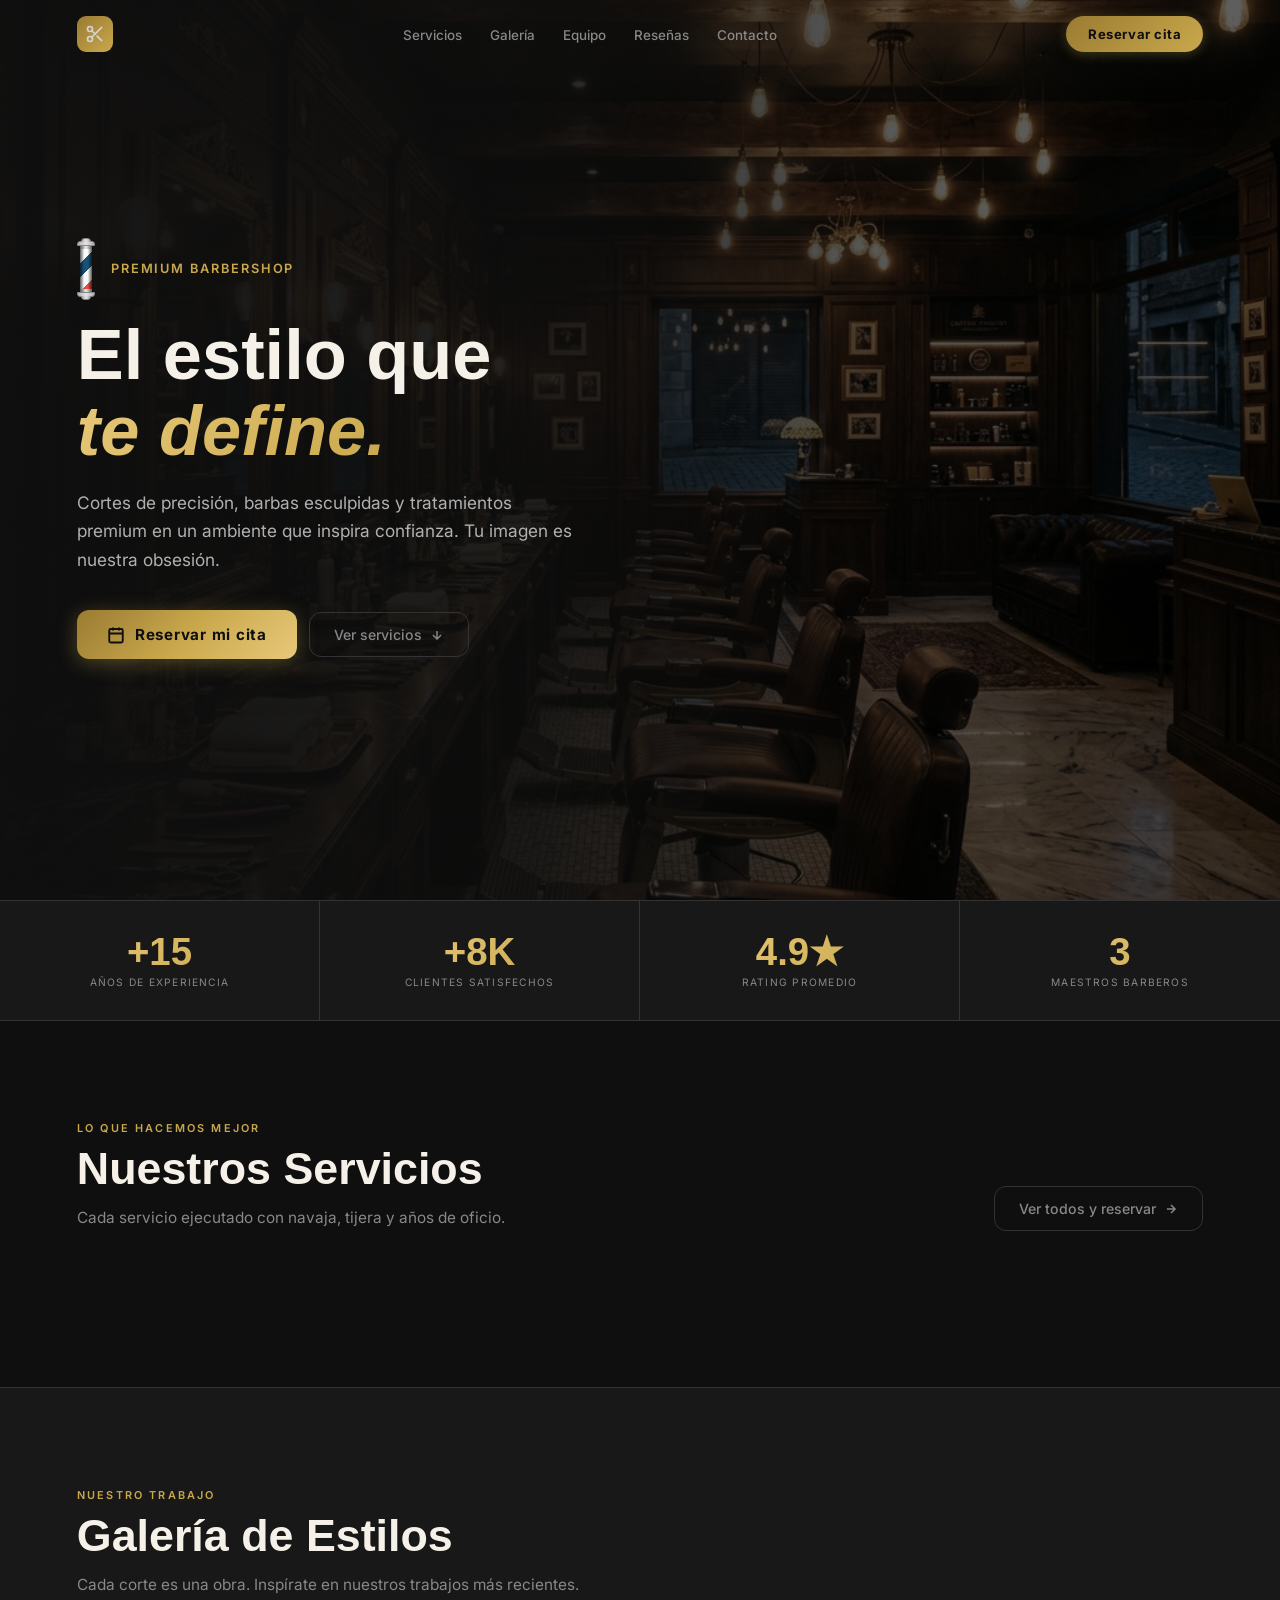
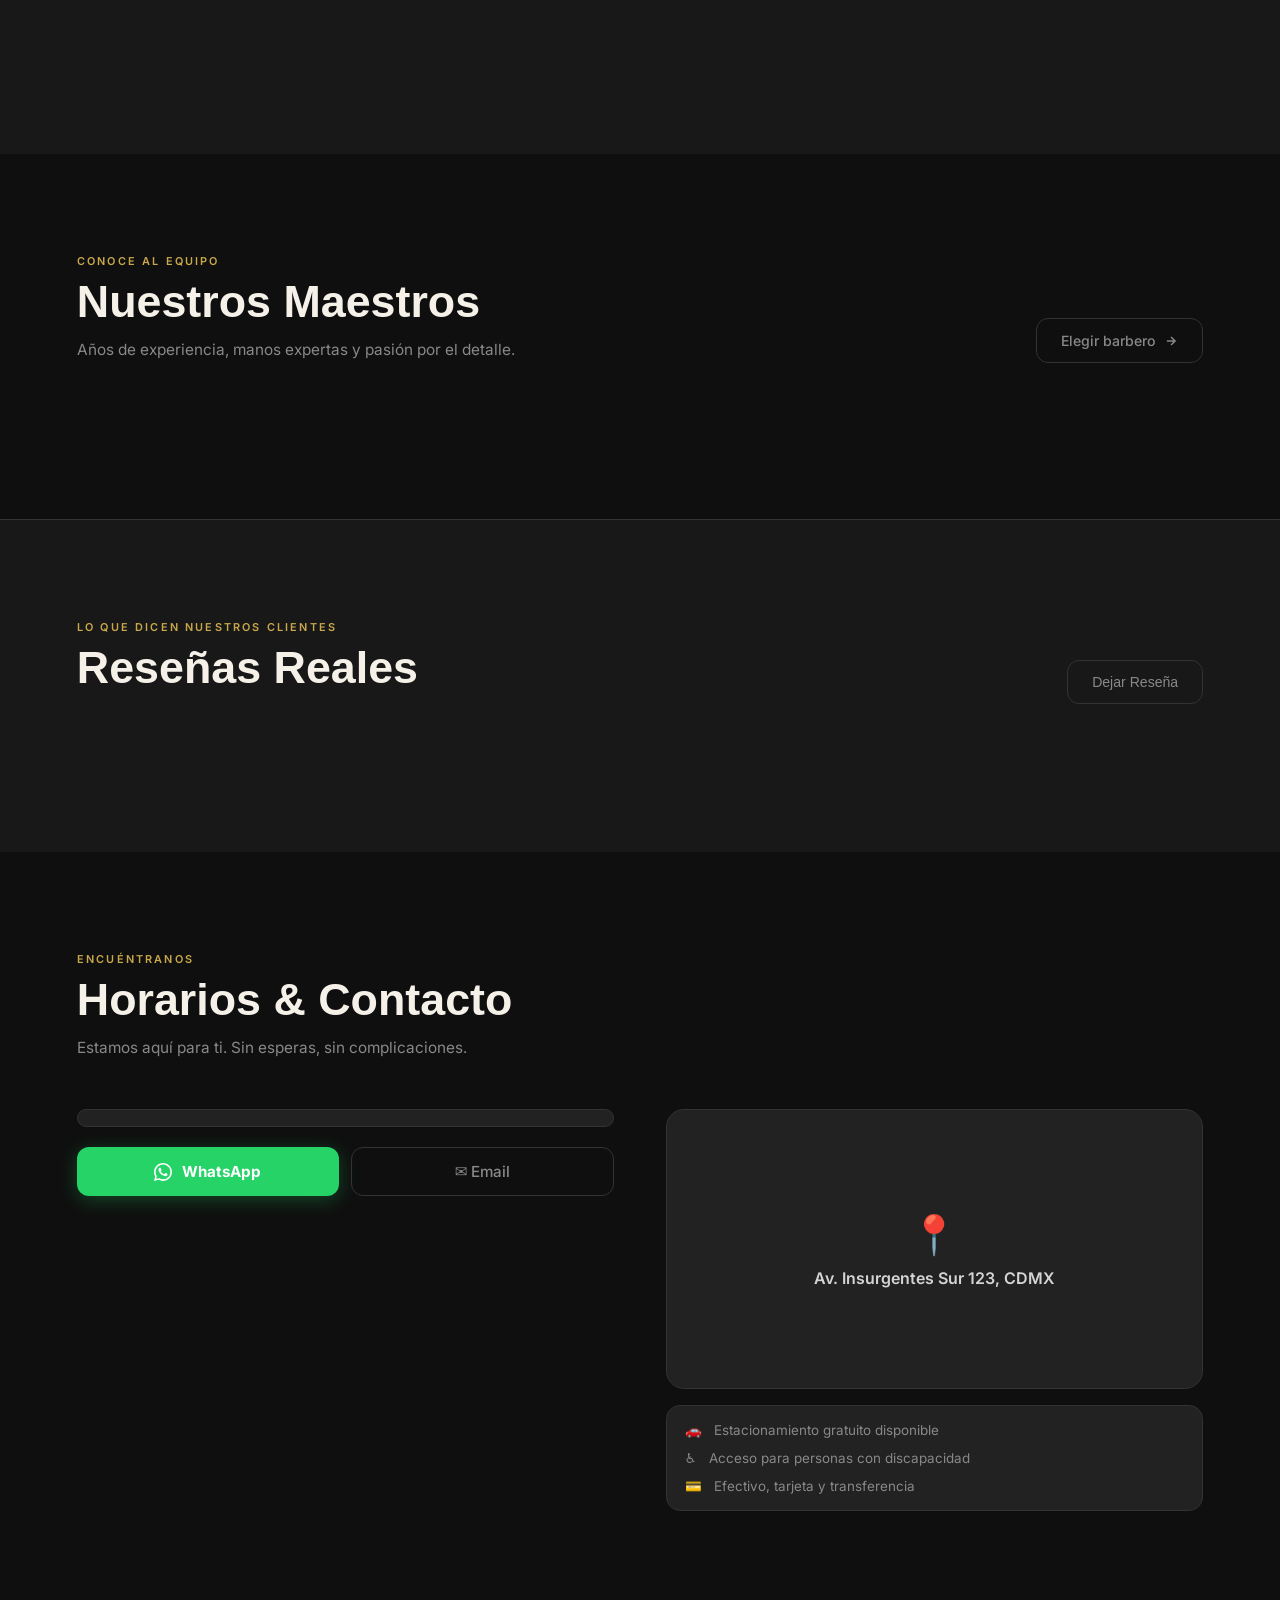
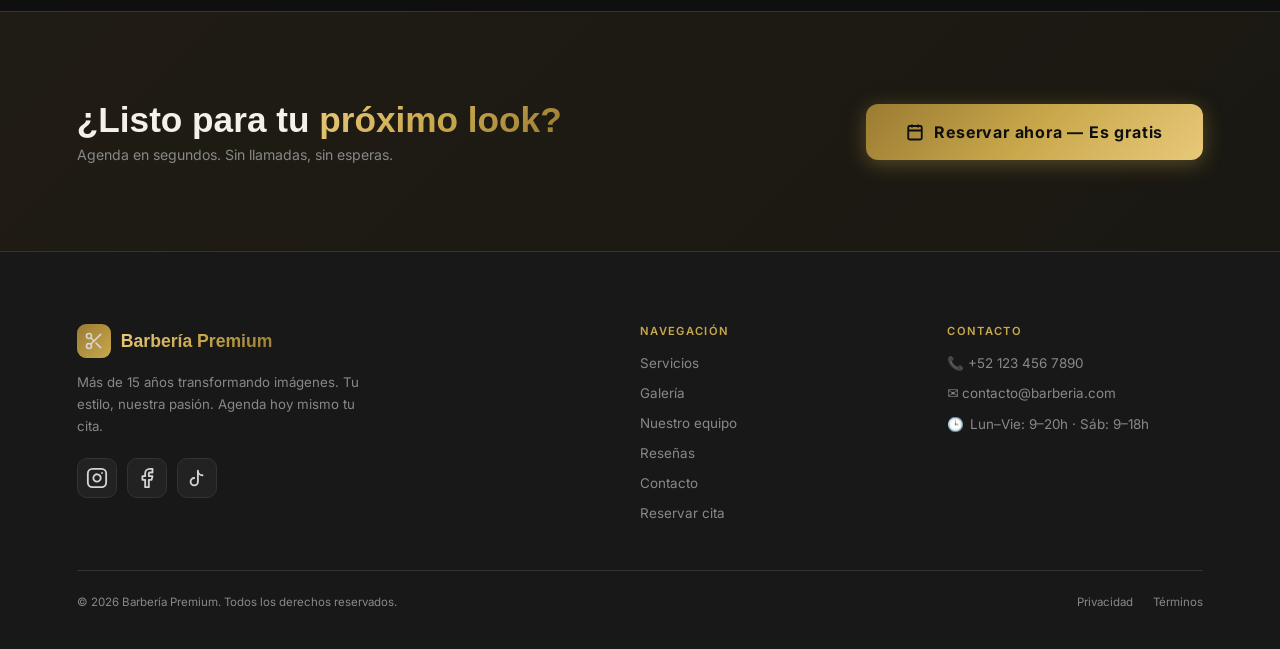
==== index.html @ cf99994a "Add files via upload" ====
<!DOCTYPE html>
<html lang="es">
<head>
  <meta charset="UTF-8" />
  <meta name="viewport" content="width=device-width, initial-scale=1.0, viewport-fit=cover" />
  <meta name="theme-color" content="#0F0F0F" />
  <meta name="description" content="Barbería Premium — Cortes clásicos, fades, barba y tratamientos capilares. Reserva tu cita hoy." />
  <title>Barbería Premium — Estilo que habla por ti</title>

  <!-- Google Fonts — NO Tailwind, CSS propio aquí abajo -->
  <link rel="preconnect" href="https://fonts.googleapis.com" />
  <link rel="preconnect" href="https://fonts.gstatic.com" crossorigin />
  <link href="https://fonts.googleapis.com/css2?family=Playfair+Display:ital,wght@0,400;0,600;0,700;1,400&family=Inter:wght@300;400;500;600;700&display=swap" rel="stylesheet" />

  <style>
    /* ═══════════════════════════════════════════════════
       DESIGN TOKENS
    ═══════════════════════════════════════════════════ */
    :root {
      --gold:       #C9A84C;
      --gold-l:     #E8C97A;
      --gold-d:     #9A7B32;
      --bg:         #0F0F0F;
      --s1:         #181818;
      --s2:         #222222;
      --s3:         #2A2A2A;
      --border:     #333333;
      --muted:      #888888;
      --base:       #D4D4D4;
      --bright:     #F5F0E8;
      --green:      #27AE60;
      --red:        #E74C3C;
      --serif: Arial, Helvetica, sans-serif;
      --sans:  'Inter', system-ui, sans-serif;
      --ease: all 0.25s cubic-bezier(.4,0,.2,1);
      --r: 16px;

      /* ── CLAVE: padding que escala con la pantalla ──
         móvil 20px | tablet 40px | desktop ~6% del ancho */
      --gutter: clamp(20px, 6vw, 100px);
    }

    /* ═══════════════════════════════════════════════════
       RESET
    ═══════════════════════════════════════════════════ */
    *, *::before, *::after { box-sizing: border-box; margin: 0; padding: 0; -webkit-tap-highlight-color: transparent; }
    button:active, .btn:active, .svc-card:active, .team-card:active { transform: scale(0.96) !important; transition: transform 0.1s !important; }
    html  { scroll-behavior: smooth; }
    body  {
      font-family: var(--sans);
      background: var(--bg);
      color: var(--base);
      -webkit-font-smoothing: antialiased;
      overflow-x: hidden;
    }
    img { display: block; max-width: 100%; }
    a   { color: inherit; }
    ::-webkit-scrollbar { width: 5px; }
    ::-webkit-scrollbar-track { background: var(--s1); }
    ::-webkit-scrollbar-thumb { background: var(--gold-d); border-radius: 4px; }

    /* ═══════════════════════════════════════════════════
       NOISE TEXTURE (sutil)
    ═══════════════════════════════════════════════════ */
    body::before {
      content: '';
      position: fixed; inset: 0;
      background-image: url("data:image/svg+xml,%3Csvg viewBox='0 0 200 200' xmlns='http://www.w3.org/2000/svg'%3E%3Cfilter id='n'%3E%3CfeTurbulence type='fractalNoise' baseFrequency='.9' numOctaves='4' stitchTiles='stitch'/%3E%3C/filter%3E%3Crect width='100%25' height='100%25' filter='url(%23n)' opacity='.03'/%3E%3C/svg%3E");
      pointer-events: none; z-index: 0; opacity: 0.4;
    }

    /* ═══════════════════════════════════════════════════
       TYPOGRAPHY HELPERS
    ═══════════════════════════════════════════════════ */
    .serif { font-family: var(--serif); }
    .grad  {
      background: linear-gradient(135deg, var(--gold-l), var(--gold), var(--gold-d));
      -webkit-background-clip: text; -webkit-text-fill-color: transparent;
      background-clip: text;
    }
    .eyebrow {
      display: block;
      font-size: 0.68rem; font-weight: 600;
      color: var(--gold); letter-spacing: 0.2em;
      text-transform: uppercase; margin-bottom: 8px;
    }
    .sec-title {
      font-family: var(--serif);
      font-size: clamp(1.8rem, 3.5vw, 3rem);
      font-weight: 700; color: var(--bright);
      line-height: 1.15; margin-bottom: 10px;
    }
    .sec-sub {
      font-size: clamp(0.85rem, 1.2vw, 1rem);
      color: var(--muted); line-height: 1.7;
    }

    /* ═══════════════════════════════════════════════════
       REVEAL ANIMATION
    ═══════════════════════════════════════════════════ */
    .rv {
      opacity: 0; transform: translateY(22px);
      transition: opacity .55s ease, transform .55s ease;
    }
    .rv.in { opacity: 1; transform: translateY(0); }

    /* Animaciones de barber pole realista */
    .barber-pole {
      display: flex; flex-direction: column; align-items: center;
      width: 18px; height: 56px; flex-shrink: 0; margin-right: 4px;
    }
    .bp-cap {
      width: 100%; height: 5px; background: linear-gradient(90deg, #b0b0b0, #e4e4e4, #b0b0b0); border: 1px solid #888;
      position: relative; z-index: 2; border-radius: 2px;
    }
    .bp-cap::before {
      content: ''; position: absolute; width: 10px; height: 4px;
      background: linear-gradient(90deg, #b0b0b0, #e4e4e4, #b0b0b0); border: 1px solid #888; left: 50%; transform: translateX(-50%);
    }
    .bp-top { border-radius: 3px 3px 0 0; }
    .bp-top::before { top: -4px; border-radius: 4px 4px 0 0; border-bottom: none; }
    .bp-bottom { border-radius: 0 0 3px 3px; }
    .bp-bottom::before { bottom: -4px; border-radius: 0 0 4px 4px; border-top: none; }
    .bp-silver {
      width: 14px; height: 3px; background: linear-gradient(90deg, #555, #eee, #555);
      border-left: 1px solid #111; border-right: 1px solid #111; z-index: 2;
    }
    .bp-cylinder {
      width: 14px; flex: 1; position: relative; overflow: hidden;
      border-left: 1px solid #111; border-right: 1px solid #111; z-index: 1;
    }
    @keyframes bp-spin { from { background-position: 0 56.568px; } to { background-position: 0 0; } }
    .bp-stripes {
      position: absolute; inset: 0;
      background-image: linear-gradient(
        -45deg,
        #E74C3C 0%, #E74C3C 12.5%,
        #F8F9F9 12.5%, #F8F9F9 25%,
        #1A5276 25%, #1A5276 37.5%,
        #F8F9F9 37.5%, #F8F9F9 50%,
        #E74C3C 50%, #E74C3C 62.5%,
        #F8F9F9 62.5%, #F8F9F9 75%,
        #1A5276 75%, #1A5276 87.5%,
        #F8F9F9 87.5%, #F8F9F9 100%
      );
      background-size: 56.568px 56.568px;
      animation: bp-spin 1s linear infinite;
    }
    .bp-shadow {
      position: absolute; inset: 0;
      background: linear-gradient(90deg, rgba(0,0,0,0.65) 0%, transparent 35%, transparent 65%, rgba(0,0,0,0.65) 100%);
    }
    @keyframes pdot { 0%,100% { opacity:1; } 50% { opacity:.35; } }
    .dot {
      width: 7px; height: 7px; border-radius: 50%;
      background: var(--green); display: inline-block;
      animation: pdot 2s infinite;
    }

    /* ═══════════════════════════════════════════════════
       BOTONES
    ═══════════════════════════════════════════════════ */
    .btn-gold {
      display: inline-flex; align-items: center; justify-content: center;
      gap: 10px; padding: 15px 30px;
      background: linear-gradient(135deg, var(--gold-d), var(--gold), var(--gold-l));
      color: #0F0F0F; font-family: var(--sans); font-weight: 700;
      font-size: 0.95rem; letter-spacing: .05em;
      border: none; border-radius: 12px; cursor: pointer;
      text-decoration: none; white-space: nowrap;
      position: relative; overflow: hidden;
      box-shadow: 0 4px 20px rgba(201,168,76,.35);
      transition: var(--ease);
    }
    .btn-gold::after {
      content: ''; position: absolute; top:0; left:-100%;
      width:60%; height:100%;
      background: linear-gradient(90deg, transparent, rgba(255,255,255,.22), transparent);
      transition: left .5s ease;
    }
    .btn-gold:hover::after { left: 150%; }
    .btn-gold:hover { transform: translateY(-2px); box-shadow: 0 8px 28px rgba(201,168,76,.45); }

    .btn-outline {
      display: inline-flex; align-items: center; justify-content: center;
      gap: 8px; padding: 13px 24px;
      background: transparent; color: var(--muted);
      font-size: .88rem; font-weight: 500; white-space: nowrap;
      border: 1.5px solid var(--border); border-radius: 12px;
      cursor: pointer; text-decoration: none; transition: var(--ease);
    }
    .btn-outline:hover { border-color: var(--gold-d); color: var(--gold); transform: translateY(-1px); }

    .btn-wa {
      display: flex; align-items: center; justify-content: center;
      gap: 10px; width: 100%; padding: 15px 24px;
      background: #25D366; color: #fff; font-weight: 700;
      font-size: .95rem; border: none; border-radius: 12px;
      cursor: pointer; text-decoration: none; transition: var(--ease);
      box-shadow: 0 4px 20px rgba(37,211,102,.28);
    }
    .btn-wa:hover { background: #1ebe5d; transform: translateY(-2px); }

    /* ═══════════════════════════════════════════════════
       NAV — STICKY FLOTANTE
       Usa var(--gutter) para que coincida con el resto del contenido
    ═══════════════════════════════════════════════════ */
    #nav {
      position: fixed; top:0; left:0; right:0; z-index:100;
      padding: 16px var(--gutter);
      display: flex; align-items: center; justify-content: space-between;
      gap: 24px;
      border-bottom: 1px solid transparent;
      transition: background .4s, padding .3s, border-color .4s;
    }
    #nav.stuck {
      background: rgba(15,15,15,.95);
      backdrop-filter: blur(20px); -webkit-backdrop-filter: blur(20px);
      padding-top: 12px; padding-bottom: 12px;
      border-color: var(--border);
    }
    .nav-logo { display:flex; align-items:center; gap:10px; text-decoration:none; flex-shrink:0; }
    .nav-mark {
      width:36px; height:36px; border-radius:9px;
      background: linear-gradient(135deg,var(--gold-d),var(--gold));
      display:flex; align-items:center; justify-content:center; font-size:1rem;
    }
    /* Links del menú — sólo visibles en pantallas ≥1024px */
    .nav-menu {
      display: none; /* MÓVIL: oculto */
      list-style: none; gap: 28px; align-items: center;
      flex: 1; justify-content: center;
    }
    @media (min-width: 1024px) { .nav-menu { display: flex; } }
    .nav-menu a {
      font-size: .84rem; font-weight:500; color:var(--muted);
      text-decoration:none; transition: color .2s;
      position:relative; padding-bottom:2px;
    }
    .nav-menu a::after {
      content:''; position:absolute; bottom:-2px; left:0; right:0;
      height:1px; background:var(--gold); transform:scaleX(0); transition:transform .25s;
    }
    .nav-menu a:hover { color: var(--bright); }
    .nav-menu a:hover::after { transform: scaleX(1); }
    .nav-cta {
      padding: 10px 22px; border-radius:999px; flex-shrink:0;
      background: linear-gradient(135deg, var(--gold-d), var(--gold));
      color: #0F0F0F; font-weight:700; font-size:.82rem;
      text-decoration:none; letter-spacing:.04em;
      box-shadow: 0 2px 12px rgba(201,168,76,.3);
      transition: var(--ease);
      display: flex; align-items: center; justify-content: center;
    }
    .nav-cta .mobile-text { display: none; }
    .nav-cta .desktop-text { display: inline; }
    @media (max-width: 480px) {
      .nav-cta { padding: 10px 14px; font-size: 1rem; }
      .nav-cta .desktop-text { display: none; }
      .nav-cta .mobile-text { display: inline; }
    }
    .nav-cta:hover { transform:translateY(-1px); box-shadow:0 5px 20px rgba(201,168,76,.45); }

    /* ═══════════════════════════════════════════════════
       HERO
       móvil: contenido en la parte inferior
       desktop: centrado verticalmente, texto a la izquierda
    ═══════════════════════════════════════════════════ */
    #hero {
      position: relative; min-height: 100dvh; overflow: hidden;
      display: flex; align-items: flex-end; /* móvil: abajo */
    }
    @media (min-width: 1024px) { #hero { align-items: center; } }

    .hero-bg {
      position: absolute; inset:0;
      background: url('assets/img/hero-interior.png') center/cover no-repeat;
      filter: brightness(.38) saturate(.75);
      transform: scale(1.05); transition: transform 10s ease;
    }
    .hero-bg.go { transform: scale(1); }

    /* Overlay: en móvil va de abajo a arriba; en desktop de izquierda a derecha */
    .hero-ov {
      position: absolute; inset:0;
      background: linear-gradient(to bottom,
        rgba(15,15,15,.1) 0%, rgba(15,15,15,.5) 60%, rgba(15,15,15,1) 100%);
    }
    @media (min-width: 1024px) {
      .hero-ov {
        background: linear-gradient(to right,
          rgba(15,15,15,.96) 0%, rgba(15,15,15,.75) 42%,
          rgba(15,15,15,.1) 68%, rgba(15,15,15,0) 100%);
      }
    }

    /* Contenido del hero: padding lateral = var(--gutter) → igual que el resto */
    .hero-body {
      position: relative; z-index:2; width:100%;
      padding: 110px var(--gutter) 52px;
    }
    @media (min-width: 1024px) { .hero-body { padding: 0 var(--gutter); } }

    /* Columna de texto: en desktop se limita a ~50% del ancho */
    .hero-col {
      width: 100%;
    }
    @media (min-width: 1024px) { .hero-col { max-width: 52%; } }
    @media (min-width: 1440px) { .hero-col { max-width: 46%; } }

    .hero-h1 {
      font-family: var(--serif); font-weight:700; color:var(--bright);
      line-height:1.08; font-size: clamp(2.4rem, 5.5vw, 4.8rem);
      margin-bottom:20px;
    }
    .hero-sub {
      font-size: clamp(.9rem, 1.4vw, 1.08rem);
      color: rgba(212,212,212,.82); line-height:1.65;
      margin-bottom:36px; max-width:500px;
    }
    .hero-btns { display:flex; flex-wrap:wrap; gap:12px; align-items:center; }

    /* ═══════════════════════════════════════════════════
       STATS BAR — siempre full width
    ═══════════════════════════════════════════════════ */
    .stats {
      background:var(--s1);
      border-top:1px solid var(--border); border-bottom:1px solid var(--border);
      /* El grid se auto-ajusta según el ancho disponible */
      display: grid;
      grid-template-columns: repeat(3, 1fr);
    }
    @media (min-width: 768px) { .stats { grid-template-columns: repeat(4, 1fr); } }

    .stat {
      padding: clamp(18px,3vw,32px) var(--gutter);
      text-align: center;
      border-right: 1px solid var(--border);
    }
    .stat:last-child { border-right: none; }
    .stat-hide { display: none; }
    @media (min-width: 768px) { .stat-hide { display: block; } }
    .stat-n {
      font-family: var(--serif); font-weight:700; line-height:1;
      font-size: clamp(1.6rem, 3vw, 2.4rem);
      background: linear-gradient(135deg,#E8C97A,#C9A84C);
      -webkit-background-clip:text; -webkit-text-fill-color:transparent; background-clip:text;
    }
    .stat-l { font-size:.64rem; color:var(--muted); text-transform:uppercase; letter-spacing:.12em; margin-top:5px; }

    /* ═══════════════════════════════════════════════════
       SECCIÓN GENÉRICA — padding que usa el mismo gutter
    ═══════════════════════════════════════════════════ */
    .sec {
      padding: clamp(52px,8vw,100px) var(--gutter);
    }
    .sec-alt { background: var(--s1); border-top:1px solid var(--border); }

    /* Header de sección */
    .sec-hdr {
      display: flex; flex-direction: column; gap: 16px;
      margin-bottom: clamp(28px,4vw,48px);
    }
    @media (min-width: 768px) {
      .sec-hdr { flex-direction:row; align-items:flex-end; justify-content:space-between; }
    }

    /* ═══════════════════════════════════════════════════
       SERVICIOS — auto-fit: se ajusta automáticamente
    ═══════════════════════════════════════════════════ */
    .svc-grid {
      display: flex; gap: clamp(14px, 2vw, 22px);
      overflow-x: auto; scroll-snap-type: x mandatory;
      -webkit-overflow-scrolling: touch;
      padding-bottom: 8px; scrollbar-width: none;
    }
    .svc-grid::-webkit-scrollbar { display:none; }
    .svc-grid > * { scroll-snap-align: start; flex-shrink: 0; width: clamp(180px, 65vw, 240px); }
    @media (min-width: 768px) { .svc-grid > * { width: 320px; } }

    .svc-card {
      position: relative; border-radius:20px; overflow:hidden;
      background: linear-gradient(145deg, rgba(34,34,34,0.6), rgba(20,20,20,0.95));
      backdrop-filter: blur(16px); -webkit-backdrop-filter: blur(16px);
      border: 1px solid rgba(255,255,255,0.06);
      border-top: 1px solid rgba(255,255,255,0.12);
      box-shadow: 0 10px 30px rgba(0,0,0,0.3), inset 0 1px 0 rgba(255,255,255,0.05);
      display:flex; flex-direction:column; cursor:pointer;
      transition: var(--ease);
    }
    .svc-card:hover {
      border-color:var(--gold-d); transform:translateY(-5px);
      box-shadow: 0 16px 48px rgba(0,0,0,.55), inset 0 1px 0 rgba(255,255,255,0.05), 0 0 0 1px rgba(201,168,76,.18);
    }
    .svc-img { overflow:hidden; aspect-ratio:4/3; }
    .svc-img img {
      width:100%; height:100%; object-fit:cover;
      filter:brightness(.82) saturate(.88);
      transition: filter .45s, transform .5s;
    }
    .svc-card:hover .svc-img img { filter:brightness(1) saturate(1.05); transform:scale(1.06); }
    .svc-price {
      position:absolute; top:14px; right:14px;
      background:rgba(15,15,15,.85); border:1px solid var(--gold-d);
      color:var(--gold); font-weight:700; font-size:.82rem;
      padding:4px 13px; border-radius:999px; backdrop-filter:blur(8px);
    }
    .svc-body { padding:14px 16px 16px; flex:1; display:flex; flex-direction:column; gap:4px; }
    .svc-name { font-family:var(--serif); font-size:.95rem; font-weight:600; color:var(--bright); line-height: 1.2; }
    .svc-desc { font-size:.75rem; color:var(--muted); line-height:1.45; }
    .chip {
      background:rgba(255,255,255,.06); border:1px solid var(--border);
      border-radius:999px; padding:3px 11px; font-size:.67rem; color:var(--muted);
      display:inline-flex; align-items:center; gap:4px;
    }

    /* ═══════════════════════════════════════════════════
       GALERÍA
    ═══════════════════════════════════════════════════ */
    .gal-grid {
      display: flex; gap: clamp(10px, 1.5vw, 16px);
      overflow-x: auto; scroll-snap-type: x mandatory;
      -webkit-overflow-scrolling: touch;
      padding-bottom: 8px; scrollbar-width: none;
    }
    .gal-grid::-webkit-scrollbar { display:none; }
    .gal-grid > * { scroll-snap-align: start; flex-shrink: 0; width: clamp(160px, 50vw, 260px); }
    @media (min-width: 768px) { .gal-grid > * { width: 300px; } }

    .gi {
      position:relative; border-radius:16px; overflow:hidden;
      aspect-ratio: 4/5; cursor:pointer;
    }
    .gi img {
      width:100%; height:100%; object-fit:cover;
      filter:brightness(.78) saturate(.85);
      transition: filter .4s, transform .5s;
    }
    .gi:hover img { filter:brightness(1) saturate(1.05); transform:scale(1.05); }
    .gi-lbl {
      position:absolute; bottom:0; left:0; right:0;
      padding:28px 14px 14px;
      background:linear-gradient(to top, rgba(15,15,15,.88) 0%, transparent 100%);
      font-size:.8rem; font-weight:600; color:var(--bright); letter-spacing:.03em;
    }

    /* ═══════════════════════════════════════════════════
       EQUIPO
       móvil: scroll horizontal | tablet+: grid
    ═══════════════════════════════════════════════════ */
    .team-wrap {
      /* MÓVIL: flex con scroll */
      display: flex; gap: clamp(12px,2vw,20px);
      overflow-x: auto; scroll-snap-type: x mandatory;
      -webkit-overflow-scrolling: touch;
      padding-bottom: 8px; scrollbar-width: none;
    }
    .team-wrap::-webkit-scrollbar { display:none; }
    .team-wrap > * { scroll-snap-align: start; }

    .t-card {
      background:var(--s2); border:1px solid var(--border);
      border-radius:20px; overflow:hidden;
      width: clamp(200px,65vw,260px); /* Strict width to prevent flex item expansion */
      flex-shrink: 0;
      transition: var(--ease);
    }
    @media (min-width: 768px) { .t-card { width: 300px; } }
    @media (min-width:768px) { .t-card { min-width:unset; flex-shrink:unset; } }
    .t-card:hover { border-color:var(--gold-d); transform:translateY(-4px); box-shadow:0 12px 40px rgba(0,0,0,.5); }
    .t-img {
      width:100%; object-fit:cover; display:block;
      height: clamp(200px,25vw,300px);
      filter:grayscale(15%); transition:filter .4s, transform .5s;
    }
    .t-card:hover .t-img { filter:grayscale(0%); transform:scale(1.03); }
    .t-body { padding:16px 18px 18px; }
    .t-name { font-family:var(--serif); font-size:1rem; font-weight:600; color:var(--bright); margin-bottom:2px; }
    .t-role { font-size:.74rem; color:var(--muted); margin-bottom:10px; }
    .t-stars { color:var(--gold); font-size:.75rem; letter-spacing:1px; }
    .badge {
      display:inline-flex; align-items:center; gap:4px;
      background:rgba(201,168,76,.12); border:1px solid rgba(201,168,76,.3);
      color:var(--gold); font-size:.63rem; font-weight:600;
      letter-spacing:.06em; text-transform:uppercase;
      padding:3px 9px; border-radius:999px;
    }

    /* ═══════════════════════════════════════════════════
       RESEÑAS — igual que equipo: scroll móvil, grid desktop
    ═══════════════════════════════════════════════════ */
    .rev-modal-header {
      display: grid; grid-template-columns: 1fr auto 1fr;
      align-items: center; margin-bottom: 12px; gap: 10px;
    }
    .rev-modal-stars {
      color: var(--gold); font-size: 0.95rem; letter-spacing: 1px; text-align: center;
    }
    .rev-modal-name {
      font-size: 1.05rem; font-weight: 700; color: var(--bright);
      white-space: nowrap; overflow: hidden; text-overflow: ellipsis; text-align: left;
    }
    .rev-modal-date {
      font-size: 0.8rem; color: var(--muted); white-space: nowrap; text-align: right;
    }

    @media (max-width: 480px) {
      .rev-modal-header {
        grid-template-columns: 1fr auto;
        grid-template-areas:
          "name date"
          "stars stars";
        row-gap: 4px;
        align-items: start;
      }
      .rev-modal-name { grid-area: name; }
      .rev-modal-date { grid-area: date; }
      .rev-modal-stars { grid-area: stars; text-align: left; margin-left: 0; }
    }

    .rev-wrap {
      display: flex; gap: clamp(12px,2vw,20px);
      overflow-x: auto; scroll-snap-type: x mandatory;
      -webkit-overflow-scrolling: touch;
      padding-bottom: 8px; scrollbar-width: none;
    }
    .rev-wrap::-webkit-scrollbar { display:none; }
    .rev-wrap > * { scroll-snap-align: start; }

    @media (min-width: 768px) {
      .rev-wrap {
        display: grid;
        grid-template-columns: repeat(3, 1fr);
        overflow-x: unset; scroll-snap-type: unset;
        padding-bottom: 0;
      }
    }

    .r-card {
      background:var(--s2); border:1px solid var(--border);
      border-radius:18px; padding:24px 20px;
      min-width: clamp(260px,70vw,340px); flex-shrink:0;
      transition: var(--ease);
    }
    @media (min-width:768px) { .r-card { min-width:unset; flex-shrink:unset; } }
    .r-card:hover { transform:translateY(-2px); }
    .r-q {
      font-size:.87rem; color:var(--base); line-height:1.65;
      margin:12px 0 18px;
    }
    .r-author { display:flex; align-items:center; gap:12px; }
    .r-av {
      width:40px; height:40px; border-radius:50%;
      display:flex; align-items:center; justify-content:center;
      font-size:.88rem; font-weight:700; flex-shrink:0;
    }

    /* ═══════════════════════════════════════════════════
       CONTACTO — 1 col móvil, 2 col desktop
    ═══════════════════════════════════════════════════ */
    .contact-grid {
      display: grid;
      grid-template-columns: 1fr;
      gap: clamp(24px,4vw,56px);
    }
    @media (min-width: 768px) {
      .contact-grid {
        grid-template-columns: 1fr 1fr;
        align-items: start;
      }
    }
    .h-row {
      display:flex; justify-content:space-between; align-items:center;
      padding:13px 0; border-bottom:1px solid var(--border); font-size:.88rem;
    }
    .h-row:last-child { border-bottom:none; }
    .today-b {
      font-size:.62rem; background:rgba(201,168,76,.15);
      border:1px solid var(--gold-d); color:var(--gold);
      padding:2px 9px; border-radius:999px; font-weight:600; margin-right:8px;
    }
    .map-ph {
      background: linear-gradient(145deg, rgba(34,34,34,0.6), rgba(20,20,20,0.95));
      backdrop-filter: blur(16px); -webkit-backdrop-filter: blur(16px);
      border: 1px solid rgba(255,255,255,0.06);
      border-top: 1px solid rgba(255,255,255,0.12);
      box-shadow: 0 20px 40px rgba(0,0,0,0.4), inset 0 1px 0 rgba(255,255,255,0.05);
      border-radius: 24px; min-height:200px;
      display:flex; flex-direction:column; align-items:center;
      justify-content:center; gap:10px; color:var(--muted); font-size:.85rem;
    }
    .info-row { display:flex; align-items:center; gap:12px; font-size:.84rem; color:var(--muted); }

    /* ═══════════════════════════════════════════════════
       FOOTER CTA BAND
    ═══════════════════════════════════════════════════ */
    .cta-band {
      padding: clamp(48px,7vw,88px) var(--gutter);
      background: linear-gradient(135deg,rgba(154,123,50,.12),rgba(201,168,76,.06));
      border-top:1px solid var(--border); border-bottom:1px solid var(--border);
    }
    .cta-inner {
      display:flex; flex-direction:column; align-items:center; text-align:center; gap:28px;
    }
    @media (min-width:768px) {
      .cta-inner { flex-direction:row; justify-content:space-between; text-align:left; }
    }
    .cta-title {
      font-family:var(--serif); font-weight:700; color:var(--bright);
      font-size:clamp(1.5rem,3vw,2.2rem); margin-bottom:6px;
    }

    /* ═══════════════════════════════════════════════════
       MODAL DE RESEÑAS
    ═══════════════════════════════════════════════════ */
    .modal {
      display: none; position: fixed; inset: 0; z-index: 1000;
      background: rgba(0,0,0,0.8); backdrop-filter: blur(5px);
      align-items: center; justify-content: center; padding: 20px;
    }
    .modal.active { display: flex; }
    .modal-content {
      background: linear-gradient(145deg, rgba(34,34,34,0.6), rgba(20,20,20,0.95));
      backdrop-filter: blur(16px); -webkit-backdrop-filter: blur(16px);
      border: 1px solid rgba(255,255,255,0.06);
      border-top: 1px solid rgba(255,255,255,0.12);
      box-shadow: 0 20px 40px rgba(0,0,0,0.4), inset 0 1px 0 rgba(255,255,255,0.05);
      border-radius: 24px; width: 100%; max-width: 400px;
      padding: 30px; position: relative; text-align: center;
    }
    .modal-close {
      position: absolute; top: 15px; right: 15px; background: transparent;
      border: none; color: var(--muted); font-size: 1.2rem; cursor: pointer;
    }
    .modal-close:hover { color: var(--bright); }
    .star-rating {
      display: flex; flex-direction: row-reverse; justify-content: center;
      gap: 10px; margin: 20px 0;
    }
    .star-rating input { display: none; }
    .star-rating label {
      font-size: 2.5rem; color: var(--border); cursor: pointer; transition: color 0.2s;
    }
    .star-rating label:hover,
    .star-rating label:hover ~ label,
    .star-rating input:checked ~ label {
      color: var(--gold);
    }
    .modal-input {
      width: 100%; padding: 12px; border-radius: 12px; border: 1px solid var(--border);
      background: rgba(255,255,255,0.03); color: var(--bright); margin-bottom: 15px;
      font-family: inherit; font-size: 0.95rem; box-sizing: border-box;
      resize: none;
    }
    .modal-input:focus { border-color: var(--gold); outline: none; }

    /* ═══════════════════════════════════════════════════
       FOOTER
    ═══════════════════════════════════════════════════ */
    footer {
      background: var(--s1);
      padding: clamp(40px,6vw,72px) var(--gutter) clamp(24px,4vw,40px);
    }
    .ft-grid {
      display: grid; grid-template-columns: 1fr;
      gap: clamp(28px,4vw,56px);
      margin-bottom: clamp(28px,4vw,48px);
    }
    @media (min-width: 768px) {
      .ft-grid { grid-template-columns: 2fr 1fr 1fr; }
    }
    .ft-links { list-style:none; display:flex; flex-direction:column; gap:10px; }
    .ft-links a { font-size:.84rem; color:var(--muted); text-decoration:none; transition:color .2s; }
    .ft-links a:hover { color:var(--gold); }
    .ft-bottom {
      display:flex; flex-direction:column; align-items:center; gap:8px;
      padding-top:24px; border-top:1px solid var(--border);
      font-size:.72rem; color:var(--muted);
    }
    @media (min-width:768px) { .ft-bottom { flex-direction:row; justify-content:space-between; } }
    .soc-row { display:flex; gap:10px; }
    .soc-btn {
      width:40px; height:40px; border-radius:10px;
      border:1px solid var(--border); background:var(--s2);
      display:flex; align-items:center; justify-content:center;
      font-size:1rem; text-decoration:none; transition:var(--ease); cursor:pointer;
    }
    .soc-btn:hover { border-color:var(--gold-d); transform:translateY(-2px); }
  </style>
</head>

<body>

  <!-- ════════════════════════════════════════════
       NAV
  ════════════════════════════════════════════ -->
  <nav id="nav" role="navigation" aria-label="Navegación principal">

    <a href="#inicio" class="nav-logo" aria-label="Barbería — Inicio">
      <div style="display:flex; align-items:center; gap:10px;">
        <img id="nav-custom-logo" src="" style="display:none; height:42px; width:42px; object-fit:cover; border-radius:10px;" alt="Logo">
        <div class="nav-mark" id="nav-default-icon" aria-hidden="true"><svg width="20" height="20" viewBox="0 0 24 24" fill="none" stroke="currentColor" stroke-width="2" stroke-linecap="round" stroke-linejoin="round"><circle cx="6" cy="6" r="3"></circle><circle cx="6" cy="18" r="3"></circle><line x1="20" y1="4" x2="8.12" y2="15.88"></line><line x1="14.47" y1="14.48" x2="20" y2="20"></line><line x1="8.12" y1="8.12" x2="12" y2="12"></line></svg></div>
      </div>
    </a>

    <ul class="nav-menu" role="list">
      <li><a href="#servicios">Servicios</a></li>
      <li><a href="#galeria">Galería</a></li>
      <li><a href="#equipo">Equipo</a></li>
      <li><a href="#resenas">Reseñas</a></li>
      <li><a href="#contacto">Contacto</a></li>
    </ul>

    <a href="pages/booking.html" class="nav-cta" id="nav-reservar">
      <span class="desktop-text">Reservar cita</span>
      <span class="mobile-text">Agendar</span>
    </a>
  </nav>

  <!-- ════════════════════════════════════════════
       HERO
  ════════════════════════════════════════════ -->
  <section id="inicio" aria-labelledby="hero-h1">
    <div id="hero">
      <div class="hero-bg" id="hero-bg"></div>
      <div class="hero-ov"></div>
      <div class="hero-body">
        <div class="hero-col">

          <div style="display:flex;align-items:center;gap:12px;margin-bottom:20px" class="rv">
            <div class="barber-pole" aria-hidden="true">
              <div class="bp-cap bp-top"></div>
              <div class="bp-silver"></div>
              <div class="bp-cylinder">
                <div class="bp-stripes"></div>
                <div class="bp-shadow"></div>
              </div>
              <div class="bp-silver"></div>
              <div class="bp-cap bp-bottom"></div>
            </div>
            <p class="cms-site-name" style="font-size:.8rem;letter-spacing:.15em;text-transform:uppercase;color:var(--gold);font-weight:600">Premium Barbershop</p>
          </div>

          <h1 id="hero-h1" class="hero-h1 rv" style="transition-delay:.08s">
            El estilo que<br>
            <em style="font-style:italic;background:linear-gradient(135deg,#E8C97A,#C9A84C);-webkit-background-clip:text;-webkit-text-fill-color:transparent;background-clip:text">te define.</em>
          </h1>

          <p id="hero-sub" class="hero-sub rv" style="transition-delay:.16s">
            Cortes de precisión, barbas esculpidas y tratamientos premium en un ambiente que inspira confianza. Tu imagen es nuestra obsesión.
          </p>

          <div class="hero-btns rv" style="transition-delay:.24s">
            <a href="pages/booking.html" class="btn-gold" id="btn-hero-reservar" role="button">
              <svg width="18" height="18" viewBox="0 0 24 24" fill="none" stroke="currentColor" stroke-width="2.5" aria-hidden="true"><rect x="3" y="4" width="18" height="18" rx="2"/><path d="M16 2v4M8 2v4M3 10h18"/></svg>
              Reservar mi cita
            </a>
            <a href="#servicios" class="btn-outline" id="btn-hero-ver">
              Ver servicios
              <svg width="14" height="14" viewBox="0 0 24 24" fill="none" stroke="currentColor" stroke-width="2.5" aria-hidden="true"><path d="M12 5v14M5 12l7 7 7-7"/></svg>
            </a>
          </div>

        </div>
      </div>
    </div>
  </section>

  <!-- ════════════════════════════════════════════
       STATS BAR — full width sin contenedor limitante
  ════════════════════════════════════════════ -->
  <div class="stats" aria-label="Nuestros números">
    <div class="stat rv">
      <p class="stat-n" id="stat-exp">+15</p>
      <p class="stat-l">Años de experiencia</p>
    </div>
    <div class="stat rv" style="transition-delay:.08s">
      <p class="stat-n" id="stat-clientes">+8K</p>
      <p class="stat-l">Clientes satisfechos</p>
    </div>
    <div class="stat rv" style="transition-delay:.16s">
      <p class="stat-n" id="stat-rating">4.9★</p>
      <p class="stat-l">Rating promedio</p>
    </div>
    <div class="stat stat-hide rv" style="transition-delay:.24s">
      <p class="stat-n" id="stat-barberos">3</p>
      <p class="stat-l">Maestros barberos</p>
    </div>
  </div>

  <!-- ════════════════════════════════════════════
       SERVICIOS
  ════════════════════════════════════════════ -->
  <section id="servicios" class="sec" aria-labelledby="svc-h">

    <div class="sec-hdr rv">
      <div>
        <span class="eyebrow">Lo que hacemos mejor</span>
        <h2 id="svc-h" class="sec-title">Nuestros Servicios</h2>
        <p class="sec-sub">Cada servicio ejecutado con navaja, tijera y años de oficio.</p>
      </div>
      <a href="pages/booking.html" class="btn-outline" id="link-all-svc" style="flex-shrink:0">
        Ver todos y reservar
        <svg width="14" height="14" viewBox="0 0 24 24" fill="none" stroke="currentColor" stroke-width="2.5" aria-hidden="true"><path d="M5 12h14M12 5l7 7-7 7"/></svg>
      </a>
    </div>

    <!-- auto-fill: más columnas a mayor pantalla, sin breakpoints manuales -->
    <div class="svc-grid" id="public-services">
      <!-- Generado dinámicamente -->
    </div>
  </section>

  <!-- ════════════════════════════════════════════
       GALERÍA
  ════════════════════════════════════════════ -->
  <section id="galeria" class="sec sec-alt" aria-labelledby="gal-h">

    <div class="sec-hdr rv">
      <div>
        <span class="eyebrow">Nuestro trabajo</span>
        <h2 id="gal-h" class="sec-title">Galería de Estilos</h2>
        <p class="sec-sub">Cada corte es una obra. Inspírate en nuestros trabajos más recientes.</p>
      </div>
    </div>

    <div class="gal-grid" id="public-gallery">
      <!-- Generado dinámicamente -->
    </div>

  </section>

  <!-- ════════════════════════════════════════════
       EQUIPO
  ════════════════════════════════════════════ -->
  <section id="equipo" class="sec" aria-labelledby="eq-h">

    <div class="sec-hdr rv">
      <div>
        <span class="eyebrow">Conoce al equipo</span>
        <h2 id="eq-h" class="sec-title">Nuestros Maestros</h2>
        <p class="sec-sub">Años de experiencia, manos expertas y pasión por el detalle.</p>
      </div>
      <a href="pages/booking.html" class="btn-outline" id="link-eq-bk" style="flex-shrink:0">
        Elegir barbero
        <svg width="14" height="14" viewBox="0 0 24 24" fill="none" stroke="currentColor" stroke-width="2.5" aria-hidden="true"><path d="M5 12h14M12 5l7 7-7 7"/></svg>
      </a>
    </div>

    <div class="team-wrap rv" role="list" aria-label="Nuestros barberos">

      <!-- Generado dinámicamente -->

    </div>
  </section>

  <!-- ════════════════════════════════════════════
       RESEÑAS
  ════════════════════════════════════════════ -->
  <section id="resenas" class="sec sec-alt" aria-labelledby="rev-h">

    <div class="sec-hdr rv">
      <div>
        <span class="eyebrow">Lo que dicen nuestros clientes</span>
        <h2 id="rev-h" class="sec-title">Reseñas Reales</h2>
      </div>
      <button class="btn-outline" onclick="document.getElementById('reviewModal').classList.add('active')" style="flex-shrink:0">
        Dejar Reseña
      </button>
    </div>

    <div class="rev-wrap rv" role="list" aria-label="Reseñas de clientes" id="public-reviews">
      <!-- Generado dinámicamente -->
    </div>
  </section>

  <!-- ════════════════════════════════════════════
       CONTACTO
  ════════════════════════════════════════════ -->
  <section id="contacto" class="sec" aria-labelledby="ct-h">

    <div class="sec-hdr rv">
      <div>
        <span class="eyebrow">Encuéntranos</span>
        <h2 id="ct-h" class="sec-title">Horarios &amp; Contacto</h2>
        <p class="sec-sub">Estamos aquí para ti. Sin esperas, sin complicaciones.</p>
      </div>
    </div>

    <div class="contact-grid">

      <!-- Columna 1: Horarios + botones -->
      <div class="rv">
        <div style="background:var(--s2);border:1px solid var(--border);border-radius:18px;padding:8px 20px;margin-bottom:20px" id="public-horarios">
          <!-- Generado dinámicamente -->
        </div>

        <div style="display:flex;gap:12px;margin-bottom:12px">
          <a href="https://wa.me/521234567890?text=Hola" target="_blank" rel="noopener noreferrer"
             class="btn-wa" id="btn-wa" aria-label="WhatsApp" style="flex:1;border-radius:12px;display:flex;justify-content:center;align-items:center;font-size:0.95rem">
            <svg width="18" height="18" viewBox="0 0 24 24" fill="currentColor" aria-hidden="true"><path d="M17.472 14.382c-.297-.149-1.758-.867-2.03-.967-.273-.099-.471-.148-.67.15-.197.297-.767.966-.94 1.164-.173.199-.347.223-.644.075-.297-.15-1.255-.463-2.39-1.475-.883-.788-1.48-1.761-1.653-2.059-.173-.297-.018-.458.13-.606.134-.133.298-.347.446-.52.149-.174.198-.298.298-.497.099-.198.05-.371-.025-.52-.075-.149-.669-1.612-.916-2.207-.242-.579-.487-.5-.669-.51-.173-.008-.371-.01-.57-.01-.198 0-.52.074-.792.372-.272.297-1.04 1.016-1.04 2.479 0 1.462 1.065 2.875 1.213 3.074.149.198 2.096 3.2 5.077 4.487.709.306 1.262.489 1.694.625.712.227 1.36.195 1.871.118.571-.085 1.758-.719 2.006-1.413.248-.694.248-1.289.173-1.413-.074-.124-.272-.198-.57-.347z"/><path d="M12 0C5.373 0 0 5.373 0 12c0 2.124.555 4.122 1.528 5.852L0 24l6.336-1.51A11.954 11.954 0 0012 24c6.627 0 12-5.373 12-12S18.627 0 12 0zm0 21.818a9.818 9.818 0 01-5.012-1.368l-.36-.214-3.727.888.94-3.64-.235-.374A9.818 9.818 0 1112 21.818z"/></svg>
            WhatsApp
          </a>
          <a href="mailto:contacto@barberia.com" class="btn-outline" style="flex:1;border-radius:12px;display:flex;justify-content:center;align-items:center;font-size:0.95rem" id="link-mail">✉️ Email</a>
        </div>
      </div>

      <!-- Columna 2: Mapa + info -->
      <div class="rv" style="transition-delay:.1s">
        <div id="map-container" style="margin-bottom:16px; border-radius:18px; overflow:hidden; border:1px solid var(--border); height:280px; background:var(--s2); position:relative; display:flex; flex-direction:column; justify-content:center; align-items:center;">
          <iframe id="map-iframe" width="100%" height="100%" frameborder="0" style="border:0;display:none;" allowfullscreen="" aria-hidden="false" tabindex="0" title="Ubicación de la Barbería"></iframe>
          <div id="map-fallback" style="text-align:center;padding:20px;">
            <span style="font-size:2.4rem" aria-hidden="true">📍</span>
            <p style="font-weight:600;color:var(--base);margin-top:10px" class="cms-site-address">Av. Insurgentes Sur 123, CDMX</p>
          </div>
        </div>
        <div style="background:var(--s2);border:1px solid var(--border);border-radius:14px;padding:16px 18px;display:flex;flex-direction:column;gap:12px">
          <div class="info-row"><span aria-hidden="true">🚗</span> Estacionamiento gratuito disponible</div>
          <div class="info-row"><span aria-hidden="true">♿</span> Acceso para personas con discapacidad</div>
          <div class="info-row"><span aria-hidden="true">💳</span> Efectivo, tarjeta y transferencia</div>
        </div>
      </div>

    </div>
  </section>

  <!-- ════════════════════════════════════════════
       FOOTER CTA
  ════════════════════════════════════════════ -->
  <div class="cta-band">
    <div class="cta-inner">
      <div class="rv">
        <p class="cta-title">¿Listo para tu <span class="grad">próximo look?</span></p>
        <p style="font-size:.88rem;color:var(--muted)">Agenda en segundos. Sin llamadas, sin esperas.</p>
      </div>
      <a href="pages/booking.html" class="btn-gold rv" id="btn-footer-bk" role="button"
         style="font-size:1rem;padding:18px 40px;transition-delay:.1s">
        <svg width="18" height="18" viewBox="0 0 24 24" fill="none" stroke="currentColor" stroke-width="2.5" aria-hidden="true"><rect x="3" y="4" width="18" height="18" rx="2"/><path d="M16 2v4M8 2v4M3 10h18"/></svg>
        Reservar ahora — Es gratis
      </a>
    </div>
  </div>

  <!-- ════════════════════════════════════════════
       MODAL RESEÑAS
  ════════════════════════════════════════════ -->
  <div id="reviewModal" class="modal">
    <div class="modal-content">
      <button class="modal-close" onclick="document.getElementById('reviewModal').classList.remove('active')">✖</button>
      <h3 style="color:var(--bright);margin-bottom:10px;font-family:var(--serif);font-size:1.6rem">Tu Experiencia</h3>
      <p style="color:var(--muted);font-size:0.85rem;margin-bottom:15px">Agradecemos mucho tus comentarios.</p>
      
      <form id="formResena" onsubmit="submitReview(event)">
        <div class="star-rating">
          <input type="radio" id="star5" name="estrellas" value="5" checked /><label for="star5" title="5 estrellas">★</label>
          <input type="radio" id="star4" name="estrellas" value="4" /><label for="star4" title="4 estrellas">★</label>
          <input type="radio" id="star3" name="estrellas" value="3" /><label for="star3" title="3 estrellas">★</label>
          <input type="radio" id="star2" name="estrellas" value="2" /><label for="star2" title="2 estrellas">★</label>
          <input type="radio" id="star1" name="estrellas" value="1" /><label for="star1" title="1 estrella">★</label>
        </div>
        
        <input type="text" id="revName" class="modal-input" placeholder="Tu Nombre" required />
        <textarea id="revComment" class="modal-input" placeholder="¿Qué te pareció el servicio?" rows="3" required></textarea>
        
        <button type="submit" class="btn-gold" style="width:100%;margin-top:10px" id="btnSubmitReview">Publicar Reseña</button>
      </form>
    </div>
  </div>

  <!-- ════════════════════════════════════════════
       MODAL TODAS LAS RESEÑAS
  ════════════════════════════════════════════ -->
  <div id="allReviewsModal" class="modal">
    <div class="modal-content" style="max-width:600px; padding:30px;">
      <button class="modal-close" onclick="document.getElementById('allReviewsModal').classList.remove('active')">✖</button>
      
      <div style="text-align: center; margin-bottom: 25px;">
        <h3 style="color:var(--bright);font-family:var(--serif);font-size:1.8rem;margin-bottom:12px;">Experiencia de Clientes</h3>
        
        <!-- Creative Separator -->
        <div style="display: flex; align-items: center; justify-content: center; gap: 15px; margin-bottom: 12px;">
          <div style="height: 1px; background: linear-gradient(90deg, transparent, var(--gold)); width: 80px;"></div>
          <div style="color: var(--gold); font-size: 1.2rem;">✦</div>
          <div style="height: 1px; background: linear-gradient(270deg, transparent, var(--gold)); width: 80px;"></div>
        </div>
        
        <p id="all-reviews-subtitle" style="color:var(--muted);font-size:0.85rem;margin:0;">Cargando reseñas...</p>
      </div>

      <div id="all-reviews-container" style="display:flex; flex-direction:column; gap:15px; max-height:55vh; overflow-y:auto; padding-right:10px;">
        <!-- Llenado dinámicamente -->
      </div>
    </div>
  </div>

  <!-- ════════════════════════════════════════════
       FOOTER
  ════════════════════════════════════════════ -->
  <footer role="contentinfo">
    <div class="ft-grid">

      <div>
        <div style="display:flex;align-items:center;gap:10px;margin-bottom:14px">
          <img id="footer-custom-logo" src="" style="display:none; height:50px; width:50px; object-fit:cover; border-radius:12px;" alt="Logo">
          <div class="nav-mark" id="footer-default-icon" aria-hidden="true" style="width:34px;height:34px;font-size:.95rem"><svg width="20" height="20" viewBox="0 0 24 24" fill="none" stroke="currentColor" stroke-width="2" stroke-linecap="round" stroke-linejoin="round"><circle cx="6" cy="6" r="3"></circle><circle cx="6" cy="18" r="3"></circle><line x1="20" y1="4" x2="8.12" y2="15.88"></line><line x1="14.47" y1="14.48" x2="20" y2="20"></line><line x1="8.12" y1="8.12" x2="12" y2="12"></line></svg></div>
          <span class="serif grad cms-site-name" style="font-size:1.1rem;font-weight:700">Barbería Premium</span>
        </div>
        <p style="font-size:.83rem;color:var(--muted);line-height:1.65;max-width:300px;margin-bottom:20px">
          Más de 15 años transformando imágenes. Tu estilo, nuestra pasión. Agenda hoy mismo tu cita.
        </p>
        <div class="soc-row" aria-label="Redes sociales">
          <a href="#" class="soc-btn" id="link-ig" aria-label="Instagram" title="Instagram" target="_blank" rel="noopener noreferrer"><svg width="22" height="22" viewBox="0 0 24 24" fill="none" stroke="currentColor" stroke-width="2" stroke-linecap="round" stroke-linejoin="round"><rect x="2" y="2" width="20" height="20" rx="5" ry="5"></rect><path d="M16 11.37A4 4 0 1 1 12.63 8 4 4 0 0 1 16 11.37z"></path><line x1="17.5" y1="6.5" x2="17.51" y2="6.5"></line></svg></a><a href="#" class="soc-btn" id="link-fb" aria-label="Facebook" title="Facebook" target="_blank" rel="noopener noreferrer"><svg width="22" height="22" viewBox="0 0 24 24" fill="none" stroke="currentColor" stroke-width="2" stroke-linecap="round" stroke-linejoin="round"><path d="M18 2h-3a5 5 0 0 0-5 5v3H7v4h3v8h4v-8h3l1-4h-4V7a1 1 0 0 1 1-1h3z"></path></svg></a><a href="#" class="soc-btn" id="link-tt" aria-label="TikTok" title="TikTok" target="_blank" rel="noopener noreferrer"><svg width="22" height="22" viewBox="0 0 24 24" fill="none" stroke="currentColor" stroke-width="2" stroke-linecap="round" stroke-linejoin="round"><path d="M9 12a4 4 0 1 0 4 4V4a5 5 0 0 0 5 5"></path></svg></a>
        </div>
      </div>

      <div>
        <p style="font-size:.7rem;color:var(--gold);text-transform:uppercase;letter-spacing:.12em;font-weight:600;margin-bottom:14px">Navegación</p>
        <ul class="ft-links" role="list">
          <li><a href="#servicios">Servicios</a></li>
          <li><a href="#galeria">Galería</a></li>
          <li><a href="#equipo">Nuestro equipo</a></li>
          <li><a href="#resenas">Reseñas</a></li>
          <li><a href="#contacto">Contacto</a></li>
          <li><a href="pages/booking.html">Reservar cita</a></li>
        </ul>
      </div>

      <div>
        <p style="font-size:.7rem;color:var(--gold);text-transform:uppercase;letter-spacing:.12em;font-weight:600;margin-bottom:14px">Contacto</p>
        <ul class="ft-links" role="list">
          <li><a href="tel:+521234567890" id="footer-phone-link">📞 <span class="cms-site-phone">+52 123 456 7890</span></a></li>
          <li><a href="mailto:contacto@barberia.com" id="footer-email-link">✉️ <span id="footer-email-text">contacto@barberia.com</span></a></li>
          <li style="color:var(--muted);font-size:.84rem;margin-top:4px;display:flex;gap:6px"><span>🕒</span><span id="footer-horario-text">Lun–Vie: 9–20h · Sáb: 9–18h</span></li>
        </ul>
      </div>

    </div>

    <div class="ft-bottom">
      <p>© 2026 Barbería Premium. Todos los derechos reservados.</p>
      <div style="display:flex;gap:20px">
        <a href="#" style="color:var(--muted);text-decoration:none;transition:color .2s" onmouseenter="this.style.color='var(--gold)'" onmouseleave="this.style.color='var(--muted)'">Privacidad</a>
        <a href="#" style="color:var(--muted);text-decoration:none;transition:color .2s" onmouseenter="this.style.color='var(--gold)'" onmouseleave="this.style.color='var(--muted)'">Términos</a>
      </div>
    </div>
  </footer>

  <!-- ════════════════════════════════════════════
       SCRIPTS
  ════════════════════════════════════════════ -->
  <script>
    'use strict';

    /* Nav scroll */
    const nav = document.getElementById('nav');
    function onScroll() { nav.classList.toggle('stuck', window.scrollY > 60); }
    window.addEventListener('scroll', onScroll, { passive: true });
    onScroll();

    /* Hero parallax */
    const heroBg = document.getElementById('hero-bg');
    window.addEventListener('load', () => heroBg.classList.add('go'));
    window.addEventListener('scroll', () => {
      if (window.scrollY < window.innerHeight) {
        heroBg.style.transform = `translateY(${window.scrollY * 0.2}px)`;
      }
    }, { passive: true });

    /* Scroll reveal */
    const obs = new IntersectionObserver(entries => {
      entries.forEach(e => { if (e.isIntersecting) { e.target.classList.add('in'); obs.unobserve(e.target); } });
    }, { threshold: 0.1, rootMargin: '0px 0px -30px 0px' });
    document.querySelectorAll('.rv').forEach(el => obs.observe(el));

    /* Badge "Hoy" en días de semana */
    const d = new Date().getDay();
    if (d >= 1 && d <= 5) { const b = document.getElementById('today-b'); if (b) b.style.display = 'inline-block'; }

    /* Smooth scroll anclas */
    document.querySelectorAll('a[href^="#"]').forEach(a => {
      a.addEventListener('click', e => {
        const t = document.querySelector(a.getAttribute('href'));
        if (t) { e.preventDefault(); t.scrollIntoView({ behavior: 'smooth', block: 'start' }); }
      });
    });

    /* CMS Fetch */
    function extractAddrFromMapUrl(mapStr) {
      if (!mapStr) return '';
      // Si no contiene http ni iframe, ya es texto puro
      if (!mapStr.includes('http') && !mapStr.includes('<iframe')) return mapStr;
      
      // Intentar extraer de ?q= o &q=
      let match = mapStr.match(/[?&]q=([^&"]+)/);
      if (match) {
        let addr = decodeURIComponent(match[1].replace(/\+/g, ' '));
        return addr;
      }
      // Intentar extraer de /place/
      match = mapStr.match(/\/place\/([^\/\?]+)/);
      if (match) {
        let addr = decodeURIComponent(match[1].replace(/\+/g, ' '));
        return addr;
      }
      // Intentar extraer la cadena más larga de !2s (nombre del lugar en el embed de Google)
      let matches = mapStr.match(/!2s([^!&"]+)/g);
      if (matches) {
        let longest = '';
        for (let m of matches) {
          let str = decodeURIComponent(m.substring(3).replace(/\+/g, ' '));
          if (str.length > longest.length) longest = str;
        }
        if (longest.length > 3) return longest;
      }
      return '';
    }

    async function initCMS() {
      try {
        const res = await fetch('sistema/obtener_datos.php?tabla=ajustes');
        const json = await res.json();
        if (json.success && json.data) {
          const d = json.data;
          
          // Name
          if (d.site_name) {
            document.title = d.site_name + ' — Estilo que habla por ti';
            document.querySelectorAll('.cms-site-name').forEach(el => el.textContent = d.site_name);
            const copy = document.querySelector('.ft-bottom p');
            if (copy) copy.textContent = '© ' + new Date().getFullYear() + ' ' + d.site_name + '. Todos los derechos reservados.';
          }
          
          // Hero (Portada)
          if (d.site_slogan) {
            const h1 = document.getElementById('hero-h1');
            if (h1) {
              const words = d.site_slogan.split(' ');
              if (words.length > 2) {
                const lastTwo = words.splice(-2).join(' ');
                h1.innerHTML = `${words.join(' ')}<br><em style="font-style:italic;background:linear-gradient(135deg,#E8C97A,#C9A84C);-webkit-background-clip:text;-webkit-text-fill-color:transparent;background-clip:text">${lastTwo}</em>`;
              } else {
                h1.textContent = d.site_slogan;
              }
            }
          }
          if (d.site_hero_desc) {
            const heroSub = document.getElementById('hero-sub');
            if (heroSub) heroSub.textContent = d.site_hero_desc;
          }
          const heroBgStr = d.site_hero_bg || 'assets/img/hero-bg.png';
          const heroBg = document.getElementById('hero-bg');
          if (heroBg) {
             const img = new Image();
             img.onload = () => heroBg.style.backgroundImage = `url('${heroBgStr}')`;
             img.onerror = () => heroBg.style.backgroundImage = `url('assets/img/hero-bg.png')`;
             img.src = heroBgStr;
          }

          // Address + Map
          if (d.site_map || d.site_address) {
            const rawMap = (d.site_map || '').trim();
            let displayAddr = d.site_address || '';

            // Si la dirección guardada es genérica o vacía, extraer del enlace del mapa
            if (!displayAddr || displayAddr === 'Dirección en Mapa' || displayAddr === 'Dirección de la Barbería') {
              displayAddr = extractAddrFromMapUrl(rawMap);
            }

            // Mostrar dirección en todos los elementos .cms-site-address
            if (!displayAddr) {
              displayAddr = 'Ubicación en el mapa';
            }
            document.querySelectorAll('.cms-site-address').forEach(el => el.textContent = displayAddr);

            // Renderizar mapa
            const mapContainer = document.getElementById('map-container');
            if (mapContainer) {
              let mapCode = rawMap;
              if (mapCode.includes('<iframe')) {
                 mapCode = mapCode.replace(/width="[^"]+"/, 'width="100%"').replace(/height="[^"]+"/, 'height="100%"');
              } else if (mapCode.includes('http')) {
                 mapCode = `<iframe src="${mapCode}" width="100%" height="100%" style="border:0;" allowfullscreen="" loading="lazy"></iframe>`;
              } else if (mapCode.length > 3) {
                 mapCode = `<iframe src="https://maps.google.com/maps?q=${encodeURIComponent(mapCode)}&t=m&z=16&output=embed&iwloc=near" width="100%" height="100%" style="border:0;" allowfullscreen="" loading="lazy"></iframe>`;
              }
              if (mapCode.length > 5) mapContainer.innerHTML = mapCode;
            }
          }
          
          // Phone & WA
          if (d.site_phone) {
            document.querySelectorAll('.cms-site-phone').forEach(el => el.textContent = d.site_phone);
            const cleanPhone = d.site_phone.replace(/\D/g, '');
            const waLinkStr = 'https://wa.me/' + cleanPhone + '?text=Hola%2C%20me%20gustar%C3%ADa%20agendar%20una%20cita.';
            const linkTel = document.getElementById('link-tel');
            if (linkTel) linkTel.href = waLinkStr;
            const linkFooterPhone = document.getElementById('footer-phone-link');
            if (linkFooterPhone) {
              linkFooterPhone.href = waLinkStr;
              linkFooterPhone.target = '_blank';
            }
            const btnWa = document.getElementById('btn-wa');
            if (btnWa) {
              btnWa.href = waLinkStr;
              btnWa.target = '_blank';
              btnWa.style.display = 'flex';
            }
          } else {
            const linkFooterPhone = document.getElementById('footer-phone-link');
            if (linkFooterPhone) linkFooterPhone.parentElement.style.display = 'none';
            const btnWa = document.getElementById('btn-wa');
            if (btnWa) btnWa.style.display = 'none';
          }
          
          // Email
          if (d.site_email) {
            const mailUrl = `https://mail.google.com/mail/?view=cm&fs=1&to=${d.site_email}`;
            const linkMail = document.getElementById('link-mail');
            if (linkMail) {
              linkMail.href = mailUrl;
              linkMail.target = '_blank';
              linkMail.style.display = 'flex';
            }
            const footerEmailLink = document.getElementById('footer-email-link');
            if (footerEmailLink) {
              footerEmailLink.href = mailUrl;
              footerEmailLink.target = '_blank';
              const footerEmailText = document.getElementById('footer-email-text');
              if (footerEmailText) footerEmailText.textContent = d.site_email;
            }
          } else {
            const linkMail = document.getElementById('link-mail');
            if (linkMail) linkMail.style.display = 'none';
            const footerEmailLink = document.getElementById('footer-email-link');
            if (footerEmailLink) footerEmailLink.parentElement.style.display = 'none';
          }
          
          // Redes Sociales
          const linkIg = document.getElementById('link-ig');
          if (linkIg) {
            if (d.site_instagram) { linkIg.href = d.site_instagram; linkIg.style.display = 'flex'; }
            else { linkIg.style.display = 'none'; }
          }
          
          const linkFb = document.getElementById('link-fb');
          if (linkFb) {
            if (d.site_facebook) { linkFb.href = d.site_facebook; linkFb.style.display = 'flex'; }
            else { linkFb.style.display = 'none'; }
          }
          
          const linkTt = document.getElementById('link-tt');
          if (linkTt) {
            if (d.site_tiktok) { linkTt.href = d.site_tiktok; linkTt.style.display = 'flex'; }
            else { linkTt.style.display = 'none'; }
          }
          
          // Logo Fallback
          const logoSrc = d.site_logo || 'assets/img/logo.png';
          const cNav = document.getElementById('nav-custom-logo');
          const dNav = document.getElementById('nav-default-icon');
          if (cNav && dNav) {
            cNav.src = logoSrc;
            cNav.onerror = function() { this.src='assets/img/logo.png'; };
            cNav.style.display = 'block';
            dNav.style.display = 'none';
          }
          const cFoot = document.getElementById('footer-custom-logo');
          const dFoot = document.getElementById('footer-default-icon');
          if (cFoot && dFoot) {
            cFoot.src = logoSrc;
            cFoot.onerror = function() { this.src='assets/img/logo.png'; };
            cFoot.style.display = 'block';
            dFoot.style.display = 'none';
          }
          
        }
        
        // ── SERVICIOS ──
        const resSvc = await fetch('sistema/obtener_datos.php?tabla=servicios');
        const jsonSvc = await resSvc.json();
        if (jsonSvc.success && jsonSvc.data) {
          const svcContainer = document.getElementById('public-services');
          if (svcContainer) {
            svcContainer.innerHTML = '';
            // Solo mostrar activos
            const activos = jsonSvc.data.filter(s => s.activo == 1);
            activos.forEach((svc, idx) => {
              const delay = 0.05 * (idx + 1);
              const el = document.createElement('article');
              el.className = 'svc-card rv';
              el.style.transitionDelay = `${delay}s`;
              el.onclick = () => window.location.href = 'pages/booking.html'; // Redirigir a reserva
              
              const imgSrc = svc.imagen_b64 || svc.imagen_url || svc.imagen || 'assets/img/services/fade.png';
              
              el.innerHTML = `
                <div class="svc-img"><img src="${imgSrc}" alt="${svc.nombre}" loading="lazy" onerror="this.src='assets/img/services/fade.png'"/></div>
                <span class="svc-price">$${parseFloat(svc.precio).toFixed(2)} USD</span>
                <div class="svc-body">
                  <div style="display:flex;align-items:center;justify-content:space-between">
                    <h3 class="svc-name">${svc.nombre}</h3>
                    <span class="chip">⏱️ ${svc.duracion_min} min</span>
                  </div>
                  <p class="svc-desc">${svc.descripcion || ''}</p>
                </div>
              `;
              svcContainer.appendChild(el);
              obs.observe(el);
            });
          }
        }
        
        // ── EQUIPO ──
        const resTeam = await fetch('sistema/obtener_datos.php?tabla=barberos&activos=1');
        const jsonTeam = await resTeam.json();
        if (jsonTeam.success && jsonTeam.data) {
          const teamContainer = document.querySelector('.team-wrap');
          if (teamContainer) {
            teamContainer.innerHTML = '';
            jsonTeam.data.forEach((barber, idx) => {
              const delay = 0.05 * (idx + 1);
              const el = document.createElement('article');
              el.className = 't-card rv';
              el.setAttribute('role', 'listitem');
              el.style.transitionDelay = `${delay}s`;
              
              const isAvailable = barber.disponible_hoy;
              const badgeHtml = isAvailable 
                ? '<span class="badge"><span class="dot"></span> Disponible hoy</span>'
                : '<span class="badge" style="color:var(--muted);border-color:var(--border);background:transparent">Sin turno hoy</span>';
                
              const imgSrc = barber.foto || barber.imagen_url || 'assets/img/barbers/carlos.png';
              
              el.innerHTML = `
                <div style="overflow:hidden"><img class="t-img" src="${imgSrc}" alt="${barber.nombre} ${barber.apellido}" loading="lazy" onerror="this.src='assets/img/barbers/carlos.png'"/></div>
                <div class="t-body">
                  <p class="t-name">${barber.nombre} ${barber.apellido.charAt(0)}.</p>
                  <p class="t-role">${barber.especialidad || 'Barbero'}</p>
                  <div style="margin-bottom:10px"></div>
                  ${badgeHtml}
                </div>
              `;
              teamContainer.appendChild(el);
              obs.observe(el);
            });
          }
        }
        
        // ── GALERIA ──
        const resGal = await fetch('sistema/obtener_datos.php?tabla=galeria');
        const jsonGal = await resGal.json();
        if (jsonGal.success && jsonGal.data) {
          const galContainer = document.getElementById('public-gallery');
          if (galContainer) {
            galContainer.innerHTML = '';
            jsonGal.data.forEach((img, idx) => {
              const delay = 0.04 * (idx + 1);
              const el = document.createElement('div');
              el.className = 'gi rv';
              el.style.transitionDelay = `${delay}s`;
              
              const imgSrc = img.ruta_imagen && img.ruta_imagen.startsWith('data:') ? img.ruta_imagen : (img.ruta_imagen || img.imagen || 'assets/img/hero-bg.png');
              el.innerHTML = `
                <img src="${imgSrc}" alt="${img.titulo || 'Galería'}" loading="lazy" onerror="this.src='assets/img/hero-bg.png'"/>
                ${img.titulo ? `<div class="gi-lbl">${img.titulo}</div>` : ''}
              `;
              galContainer.appendChild(el);
              
              // Observar para la animación de entrada
              obs.observe(el);
            });
          }
        }

        // ── RESEÑAS ──
        loadReviews();

        // ── HORARIOS ──
        loadHorarios();

      } catch(e) { console.error('Error fetching CMS settings:', e); }
    }

    async function loadReviews() {
      try {
        const res = await fetch('sistema/obtener_datos.php?tabla=resenas');
        const json = await res.json();
        if (json.success && json.data) {
          // Calcular rating promedio dinámicamente
          const statRating = document.getElementById('stat-rating');
          if (statRating) {
            if (json.data.length > 0) {
              const totalEstrellas = json.data.reduce((sum, rev) => sum + (parseInt(rev.calificacion) || 5), 0);
              const promedio = (totalEstrellas / json.data.length).toFixed(1);
              statRating.textContent = promedio + '★';
            } else {
              statRating.textContent = '5.0★';
            }
          }

          const revContainer = document.getElementById('public-reviews');
          const allRevContainer = document.getElementById('all-reviews-container');
          
          if (revContainer && allRevContainer) {
            revContainer.innerHTML = '';
            allRevContainer.innerHTML = '';
            
            if (json.data.length === 0) {
              revContainer.innerHTML = '<p style="color:var(--muted)">Aún no hay reseñas. ¡Sé el primero en dejar una!</p>';
              allRevContainer.innerHTML = '<p style="color:var(--muted)">No hay reseñas.</p>';
              return;
            }
            
            const maxVisible = 6;
            const hasMore = json.data.length > maxVisible;

            const allRevSubtitle = document.getElementById('all-reviews-subtitle');
            if (allRevSubtitle) {
              allRevSubtitle.textContent = `Basado en ${json.data.length} opiniones reales`;
            }

            json.data.forEach((rev, idx) => {
              const calificacion = parseInt(rev.calificacion) || 5;
              const stars = '★'.repeat(calificacion) + '☆'.repeat(5 - calificacion);
              
              const nombre = rev.cliente_nombre || 'Usuario';
              const parts = nombre.trim().split(/\s+/);
              const initial = (parts[0].charAt(0) + (parts.length > 1 ? parts[parts.length - 1].charAt(0) : '')).toUpperCase();
              const colors = ['#9A7B32', '#1a5c3a', '#5c1a2e', '#1c3d5a', '#5a3d1c'];
              const color = colors[idx % colors.length];
              const dateObj = new Date(rev.creado_en);
              const date = isNaN(dateObj) ? '' : dateObj.toLocaleDateString('es-ES', { year: 'numeric', month: 'long', day: 'numeric' });
              
              const htmlContent = `
                <div class="t-stars" aria-label="${calificacion} de 5 estrellas" style="color:var(--gold);margin-bottom:10px">${stars}</div>
                <p class="r-q" style="margin-bottom:15px">"${rev.comentario || 'Excelente servicio.'}"</p>
                <div class="r-author">
                  <div class="r-av" style="background:${color};color:#fff" aria-hidden="true">${initial}</div>
                  <div>
                    <p style="font-size:.84rem;font-weight:600;color:var(--bright)">${nombre}</p>
                    <p style="font-size:.7rem;color:var(--muted)">${date}</p>
                  </div>
                </div>
              `;

              // Diseño especial plano y moderno SOLO para la ventana emergente
              const htmlContentModal = `
                <div style="border-bottom: 1px solid rgba(255,255,255,0.08); padding-bottom: 22px; margin-bottom: 22px;">
                  <div class="rev-modal-header">
                    <span class="rev-modal-name">${nombre}</span>
                    <div class="t-stars rev-modal-stars">${stars}</div>
                    <div class="rev-modal-date">${date}</div>
                  </div>
                  <p style="font-size: 0.95rem; line-height: 1.6; color: var(--muted); margin: 0; text-align: justify;">"${rev.comentario || 'Excelente servicio.'}"</p>
                </div>
              `;

              // Siempre agregar al modal de TODAS las reseñas (sin la clase r-card para quitar la caja)
              const modalEl = document.createElement('div');
              modalEl.style.width = '100%';
              modalEl.innerHTML = htmlContentModal;
              allRevContainer.appendChild(modalEl);

              // Solo agregar al grid principal si no excede maxVisible (usando el diseño de tarjetas originales)
              if (idx < maxVisible) {
                const el = document.createElement('blockquote');
                el.className = 'r-card rv';
                el.setAttribute('role', 'listitem');
                el.style.transitionDelay = `${0.05 * (idx + 1)}s`;
                el.innerHTML = htmlContent;
                revContainer.appendChild(el);
                obs.observe(el);
              }
            });

            // Agregar botón "Ver Más" si aplica
            if (hasMore) {
              const btnContainer = document.createElement('div');
              btnContainer.style.textAlign = 'center';
              btnContainer.style.marginTop = '20px';
              btnContainer.style.gridColumn = '1 / -1'; // Para que abarque todo el ancho del grid
              
              const btnMore = document.createElement('button');
              btnMore.className = 'btn-outline';
              btnMore.textContent = 'Ver todas las reseñas (' + json.data.length + ')';
              btnMore.onclick = function() {
                document.getElementById('allReviewsModal').classList.add('active');
              };
              
              btnContainer.appendChild(btnMore);
              revContainer.insertAdjacentElement('afterend', btnContainer);
            }
          }
        }
      } catch(e) { console.error('Error fetching reviews:', e); }
    }

    async function loadHorarios() {
      try {
        const res = await fetch('sistema/obtener_datos.php?tabla=horarios&global=1');
        const json = await res.json();
        if (json.success && json.data) {
          const container = document.getElementById('public-horarios');
          if (!container) return;
          
          container.innerHTML = '';
          const dias = ['Sunday', 'Monday', 'Tuesday', 'Wednesday', 'Thursday', 'Friday', 'Saturday'];
          const diasCortos = ['Dom', 'Lun', 'Mar', 'Mié', 'Jue', 'Vie', 'Sáb'];
          const hoy = new Date().getDay();
          
          // Build schedule groups for footer summary
          const groups = [];
          let currentGroup = null;

          json.data.forEach(dia => {
            const isToday = Number(dia.dia_semana) === hoy;
            let statusHtml = '';
            
            if (dia.activo == 1) {
              const hIn = dia.hora_inicio.substring(0, 5);
              const hOut = dia.hora_fin.substring(0, 5);
              statusHtml = `
                <div style="display:flex;align-items:center">
                  ${isToday ? '<span class="today-b" style="display:inline-block;margin-right:8px">Hoy</span>' : ''}
                  <span style="color:var(--bright);font-weight:500">${hIn} — ${hOut}</span>
                </div>
              `;
              // Group consecutive days with same schedule
              const key = hIn + '-' + hOut;
              if (currentGroup && currentGroup.key === key && currentGroup.lastDay === dia.dia_semana - 1) {
                currentGroup.lastDay = dia.dia_semana;
                currentGroup.endName = diasCortos[dia.dia_semana];
              } else {
                currentGroup = { key, startName: diasCortos[dia.dia_semana], endName: diasCortos[dia.dia_semana], lastDay: dia.dia_semana, hIn, hOut };
                groups.push(currentGroup);
              }
            } else {
              statusHtml = `
                <div style="display:flex;align-items:center">
                  ${isToday ? '<span class="today-b" style="display:inline-block;margin-right:8px">Hoy</span>' : ''}
                  <span style="color:var(--red);font-weight:500">Closed</span>
                </div>
              `;
              currentGroup = null; // Break the group
            }
            
            container.innerHTML += `
              <div class="h-row">
                <span style="color:var(--muted)">${dias[dia.dia_semana]}</span>
                ${statusHtml}
              </div>
            `;
          });

          // Build footer summary text
          const footerHorario = document.getElementById('footer-horario-text');
          if (footerHorario && groups.length > 0) {
            const parts = groups.map(g => {
              const range = g.startName === g.endName ? g.startName : g.startName + '–' + g.endName;
              return range + ': ' + g.hIn + '–' + g.hOut;
            });
            footerHorario.textContent = parts.join(' · ');
          }
        }
      } catch(e) { console.error('Error fetching horarios:', e); }
    }

    async function submitReview(e) {
      e.preventDefault();
      const btn = document.getElementById('btnSubmitReview');
      btn.disabled = true;
      btn.textContent = 'Enviando...';
      
      const form = document.getElementById('formResena');
      const formData = new FormData(form);
      const data = {
        nombre: document.getElementById('revName').value,
        estrellas: parseInt(formData.get('estrellas')),
        comentario: document.getElementById('revComment').value
      };
      
      try {
        const res = await fetch('sistema/guardar_resena.php', {
          method: 'POST',
          headers: { 'Content-Type': 'application/json' },
          body: JSON.stringify(data)
        });
        const json = await res.json();
        
        if (json.success) {
          document.getElementById('reviewModal').classList.remove('active');
          form.reset();
          loadReviews();
          alert('¡Gracias por tu reseña!');
        } else {
          alert(json.error || 'Error al enviar la reseña');
        }
      } catch(e) {
        alert('Error de conexión');
      } finally {
        btn.disabled = false;
        btn.textContent = 'Publicar Reseña';
      }
    }

    async function loadStats() {
      try {
        const resAjustes = await fetch('sistema/obtener_datos.php?tabla=ajustes');
        const jsonAjustes = await resAjustes.json();
        if (jsonAjustes.success && jsonAjustes.data) {
          const d = jsonAjustes.data;
          if (d.stat_exp) document.getElementById('stat-exp').textContent = d.stat_exp;
          if (d.stat_clientes) document.getElementById('stat-clientes').textContent = d.stat_clientes;
        }

        const resBarberos = await fetch('sistema/obtener_datos.php?tabla=barberos&activos=1');
        const jsonBarberos = await resBarberos.json();
        if (jsonBarberos.success && jsonBarberos.data && jsonBarberos.data.length > 0) {
          const statBarberos = document.getElementById('stat-barberos');
          if (statBarberos) statBarberos.textContent = jsonBarberos.data.length;
        }
      } catch (e) {
        console.error("Error al cargar estadísticas:", e);
      }
    }

    initCMS();
    loadStats();

  </script>

</body>
</html>
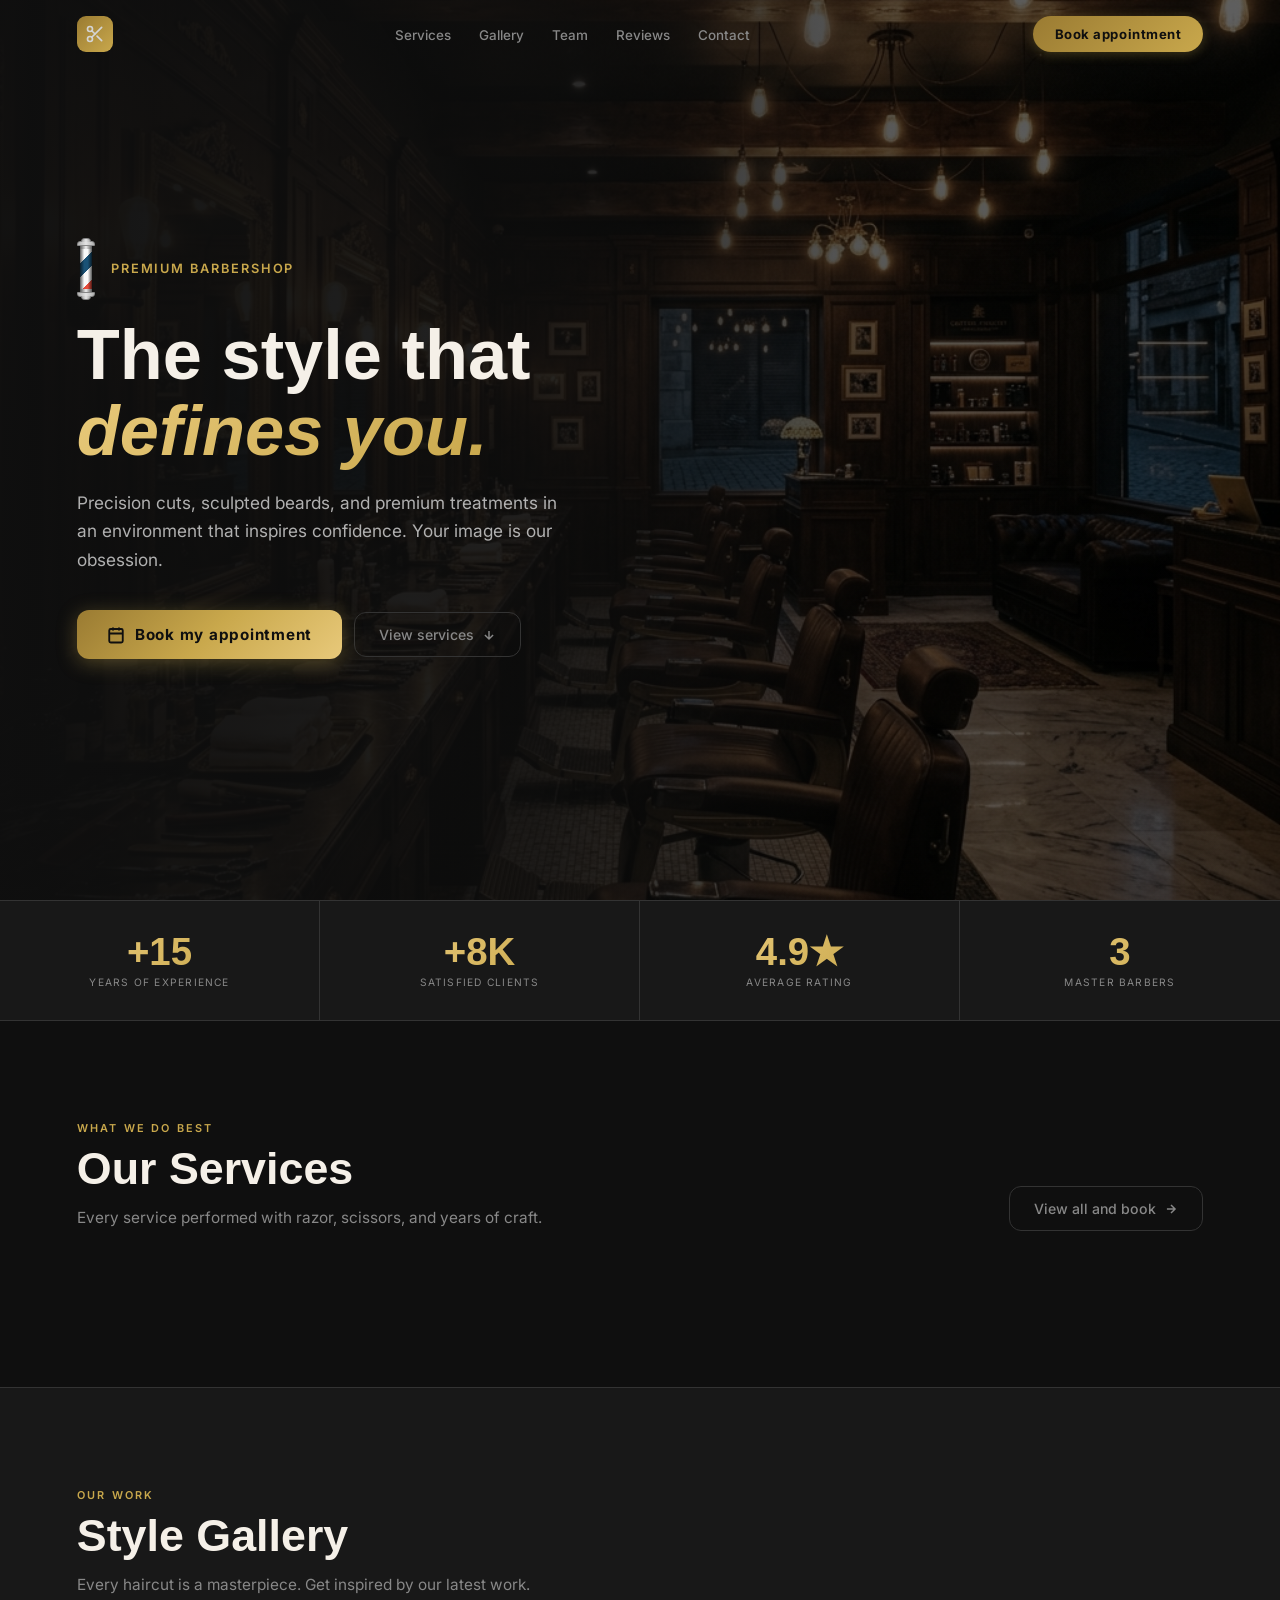
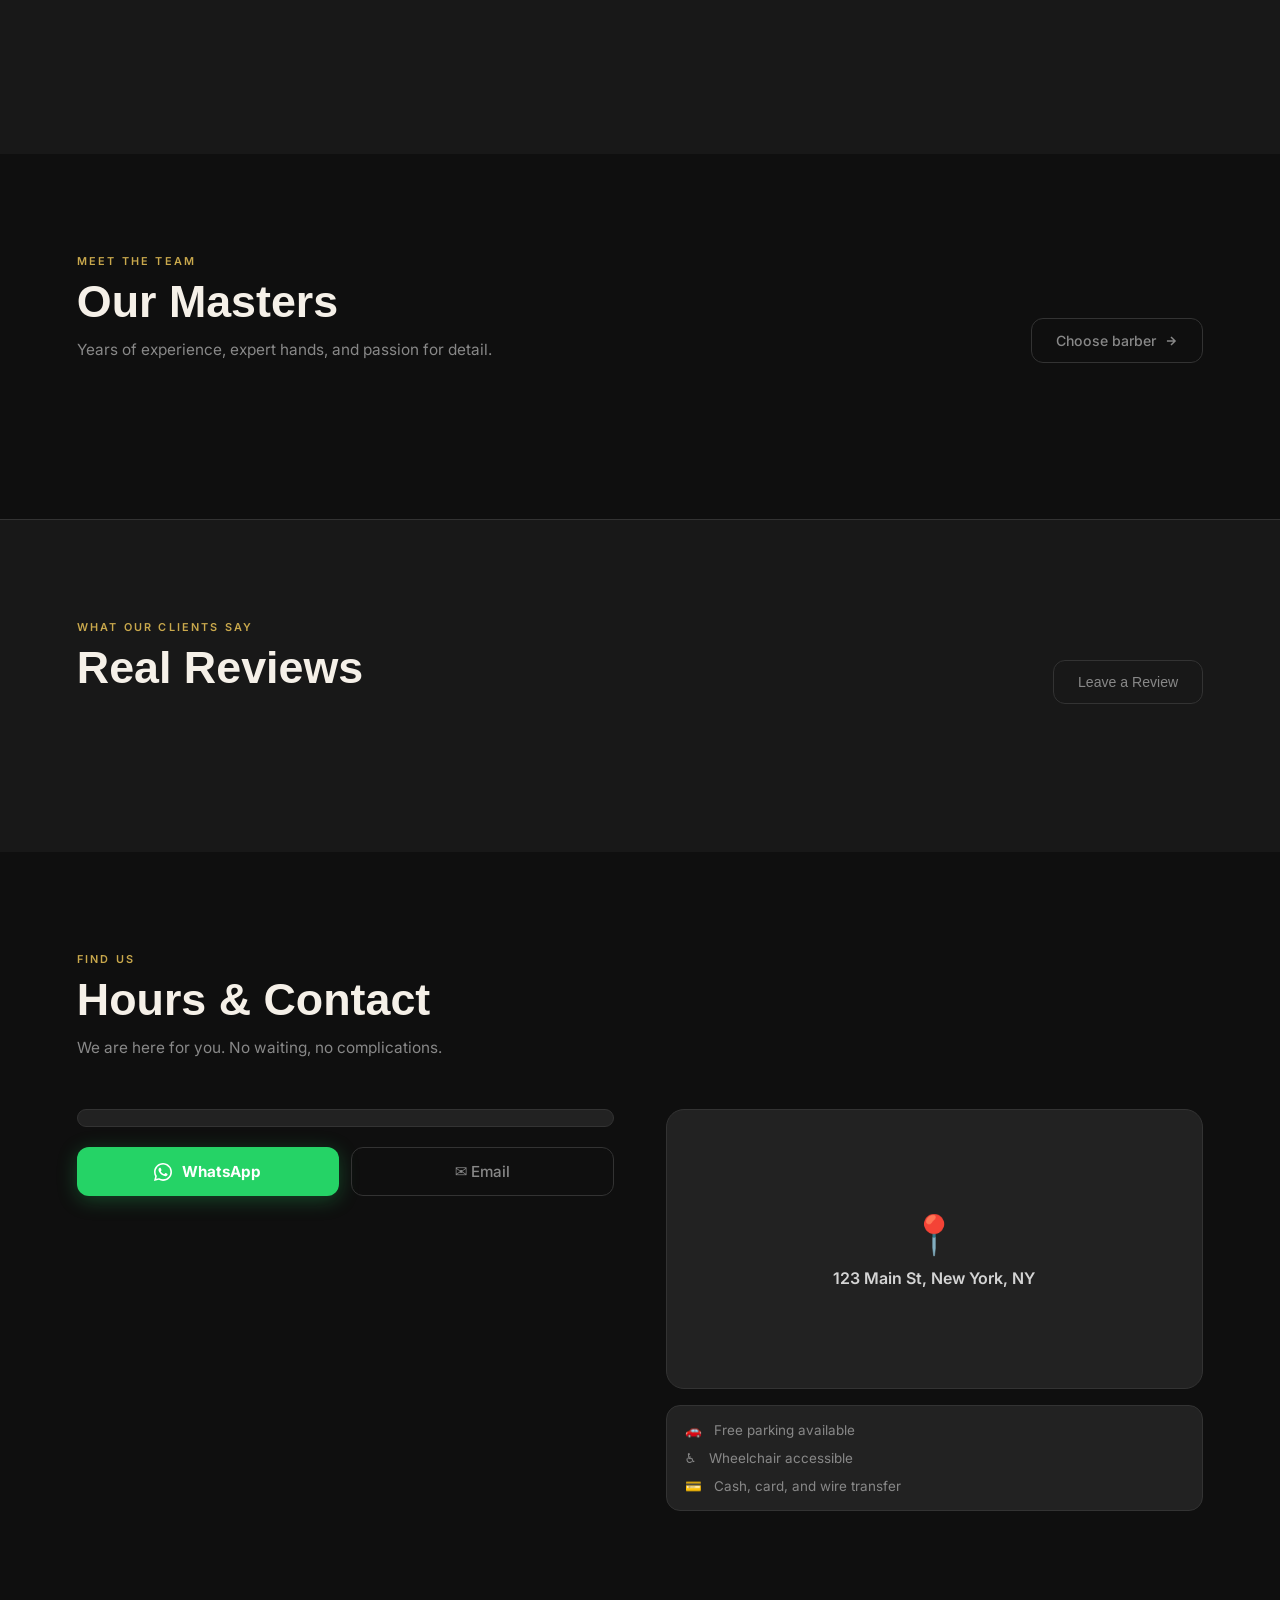
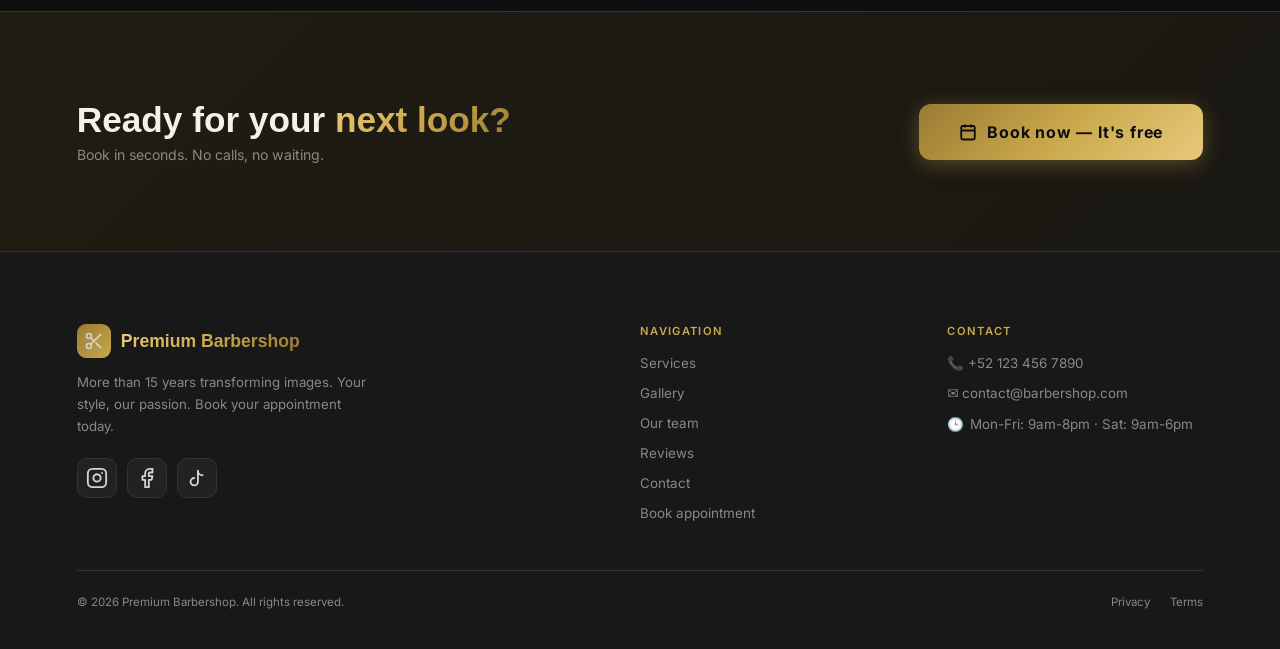
==== commit 7e795435: "Add files via upload" ====
--- a/index.html
+++ b/index.html
@@ -1,21 +1,18 @@
 <!DOCTYPE html>
+
 <html lang="es">
 <head>
-  <meta charset="UTF-8" />
-  <meta name="viewport" content="width=device-width, initial-scale=1.0, viewport-fit=cover" />
-  <meta name="theme-color" content="#0F0F0F" />
-  <meta name="description" content="Barbería Premium — Cortes clásicos, fades, barba y tratamientos capilares. Reserva tu cita hoy." />
-  <title>Barbería Premium — Estilo que habla por ti</title>
-
-  <!-- Google Fonts — NO Tailwind, CSS propio aquí abajo -->
-  <link rel="preconnect" href="https://fonts.googleapis.com" />
-  <link rel="preconnect" href="https://fonts.gstatic.com" crossorigin />
-  <link href="https://fonts.googleapis.com/css2?family=Playfair+Display:ital,wght@0,400;0,600;0,700;1,400&family=Inter:wght@300;400;500;600;700&display=swap" rel="stylesheet" />
-
-  <style>
-    /* ═══════════════════════════════════════════════════
-       DESIGN TOKENS
-    ═══════════════════════════════════════════════════ */
+<meta charset="utf-8"/>
+<meta content="width=device-width, initial-scale=1.0, viewport-fit=cover" name="viewport"/>
+<meta content="#0F0F0F" name="theme-color"/>
+<meta content="Barbería Premium — Cortes clásicos, fades, barba y tratamientos capilares. Reserva tu cita hoy." name="description"/>
+<title>Barbería Premium — Estilo que habla por ti</title>
+<!-- Google Fonts — NO Tailwind, CSS propio aquí abajo -->
+<link href="https://fonts.googleapis.com" rel="preconnect"/>
+<link crossorigin="" href="https://fonts.gstatic.com" rel="preconnect"/>
+<link href="https://fonts.googleapis.com/css2?family=Playfair+Display:ital,wght@0,400;0,600;0,700;1,400&amp;family=Inter:wght@300;400;500;600;700&amp;display=swap" rel="stylesheet"/>
+<style>
+    /* ═══════ */
     :root {
       --gold:       #C9A84C;
       --gold-l:     #E8C97A;
@@ -40,9 +37,7 @@
       --gutter: clamp(20px, 6vw, 100px);
     }
 
-    /* ═══════════════════════════════════════════════════
-       RESET
-    ═══════════════════════════════════════════════════ */
+    /* ═══════ */
     *, *::before, *::after { box-sizing: border-box; margin: 0; padding: 0; -webkit-tap-highlight-color: transparent; }
     button:active, .btn:active, .svc-card:active, .team-card:active { transform: scale(0.96) !important; transition: transform 0.1s !important; }
     html  { scroll-behavior: smooth; }
@@ -59,9 +54,7 @@
     ::-webkit-scrollbar-track { background: var(--s1); }
     ::-webkit-scrollbar-thumb { background: var(--gold-d); border-radius: 4px; }
 
-    /* ═══════════════════════════════════════════════════
-       NOISE TEXTURE (sutil)
-    ═══════════════════════════════════════════════════ */
+    /* ═══════ */
     body::before {
       content: '';
       position: fixed; inset: 0;
@@ -69,9 +62,7 @@
       pointer-events: none; z-index: 0; opacity: 0.4;
     }
 
-    /* ═══════════════════════════════════════════════════
-       TYPOGRAPHY HELPERS
-    ═══════════════════════════════════════════════════ */
+    /* ═══════ */
     .serif { font-family: var(--serif); }
     .grad  {
       background: linear-gradient(135deg, var(--gold-l), var(--gold), var(--gold-d));
@@ -95,9 +86,7 @@
       color: var(--muted); line-height: 1.7;
     }
 
-    /* ═══════════════════════════════════════════════════
-       REVEAL ANIMATION
-    ═══════════════════════════════════════════════════ */
+    /* ═══════ */
     .rv {
       opacity: 0; transform: translateY(22px);
       transition: opacity .55s ease, transform .55s ease;
@@ -157,9 +146,7 @@
       animation: pdot 2s infinite;
     }
 
-    /* ═══════════════════════════════════════════════════
-       BOTONES
-    ═══════════════════════════════════════════════════ */
+    /* ═══════ */
     .btn-gold {
       display: inline-flex; align-items: center; justify-content: center;
       gap: 10px; padding: 15px 30px;
@@ -201,10 +188,7 @@
     }
     .btn-wa:hover { background: #1ebe5d; transform: translateY(-2px); }
 
-    /* ═══════════════════════════════════════════════════
-       NAV — STICKY FLOTANTE
-       Usa var(--gutter) para que coincida con el resto del contenido
-    ═══════════════════════════════════════════════════ */
+    /* ═══════ */
     #nav {
       position: fixed; top:0; left:0; right:0; z-index:100;
       padding: 16px var(--gutter);
@@ -261,11 +245,7 @@
     }
     .nav-cta:hover { transform:translateY(-1px); box-shadow:0 5px 20px rgba(201,168,76,.45); }
 
-    /* ═══════════════════════════════════════════════════
-       HERO
-       móvil: contenido en la parte inferior
-       desktop: centrado verticalmente, texto a la izquierda
-    ═══════════════════════════════════════════════════ */
+    /* ═══════ */
     #hero {
       position: relative; min-height: 100dvh; overflow: hidden;
       display: flex; align-items: flex-end; /* móvil: abajo */
@@ -320,9 +300,7 @@
     }
     .hero-btns { display:flex; flex-wrap:wrap; gap:12px; align-items:center; }
 
-    /* ═══════════════════════════════════════════════════
-       STATS BAR — siempre full width
-    ═══════════════════════════════════════════════════ */
+    /* ═══════ */
     .stats {
       background:var(--s1);
       border-top:1px solid var(--border); border-bottom:1px solid var(--border);
@@ -348,9 +326,7 @@
     }
     .stat-l { font-size:.64rem; color:var(--muted); text-transform:uppercase; letter-spacing:.12em; margin-top:5px; }
 
-    /* ═══════════════════════════════════════════════════
-       SECCIÓN GENÉRICA — padding que usa el mismo gutter
-    ═══════════════════════════════════════════════════ */
+    /* ═══════ */
     .sec {
       padding: clamp(52px,8vw,100px) var(--gutter);
     }
@@ -365,9 +341,7 @@
       .sec-hdr { flex-direction:row; align-items:flex-end; justify-content:space-between; }
     }
 
-    /* ═══════════════════════════════════════════════════
-       SERVICIOS — auto-fit: se ajusta automáticamente
-    ═══════════════════════════════════════════════════ */
+    /* ═══════ */
     .svc-grid {
       display: flex; gap: clamp(14px, 2vw, 22px);
       overflow-x: auto; scroll-snap-type: x mandatory;
@@ -414,9 +388,7 @@
       display:inline-flex; align-items:center; gap:4px;
     }
 
-    /* ═══════════════════════════════════════════════════
-       GALERÍA
-    ═══════════════════════════════════════════════════ */
+    /* ═══════ */
     .gal-grid {
       display: flex; gap: clamp(10px, 1.5vw, 16px);
       overflow-x: auto; scroll-snap-type: x mandatory;
@@ -444,10 +416,7 @@
       font-size:.8rem; font-weight:600; color:var(--bright); letter-spacing:.03em;
     }
 
-    /* ═══════════════════════════════════════════════════
-       EQUIPO
-       móvil: scroll horizontal | tablet+: grid
-    ═══════════════════════════════════════════════════ */
+    /* ═══════ */
     .team-wrap {
       /* MÓVIL: flex con scroll */
       display: flex; gap: clamp(12px,2vw,20px);
@@ -486,9 +455,7 @@
       padding:3px 9px; border-radius:999px;
     }
 
-    /* ═══════════════════════════════════════════════════
-       RESEÑAS — igual que equipo: scroll móvil, grid desktop
-    ═══════════════════════════════════════════════════ */
+    /* ═══════ */
     .rev-modal-header {
       display: grid; grid-template-columns: 1fr auto 1fr;
       align-items: center; margin-bottom: 12px; gap: 10px;
@@ -555,9 +522,7 @@
       font-size:.88rem; font-weight:700; flex-shrink:0;
     }
 
-    /* ═══════════════════════════════════════════════════
-       CONTACTO — 1 col móvil, 2 col desktop
-    ═══════════════════════════════════════════════════ */
+    /* ═══════ */
     .contact-grid {
       display: grid;
       grid-template-columns: 1fr;
@@ -591,9 +556,7 @@
     }
     .info-row { display:flex; align-items:center; gap:12px; font-size:.84rem; color:var(--muted); }
 
-    /* ═══════════════════════════════════════════════════
-       FOOTER CTA BAND
-    ═══════════════════════════════════════════════════ */
+    /* ═══════ */
     .cta-band {
       padding: clamp(48px,7vw,88px) var(--gutter);
       background: linear-gradient(135deg,rgba(154,123,50,.12),rgba(201,168,76,.06));
@@ -610,9 +573,7 @@
       font-size:clamp(1.5rem,3vw,2.2rem); margin-bottom:6px;
     }
 
-    /* ═══════════════════════════════════════════════════
-       MODAL DE RESEÑAS
-    ═══════════════════════════════════════════════════ */
+    /* ═══════ */
     .modal {
       display: none; position: fixed; inset: 0; z-index: 1000;
       background: rgba(0,0,0,0.8); backdrop-filter: blur(5px);
@@ -654,9 +615,7 @@
     }
     .modal-input:focus { border-color: var(--gold); outline: none; }
 
-    /* ═══════════════════════════════════════════════════
-       FOOTER
-    ═══════════════════════════════════════════════════ */
+    /* ═══════ */
     footer {
       background: var(--s1);
       padding: clamp(40px,6vw,72px) var(--gutter) clamp(24px,4vw,40px);
@@ -688,367 +647,265 @@
     .soc-btn:hover { border-color:var(--gold-d); transform:translateY(-2px); }
   </style>
 </head>
-
 <body>
-
-  <!-- ════════════════════════════════════════════
-       NAV
-  ════════════════════════════════════════════ -->
-  <nav id="nav" role="navigation" aria-label="Navegación principal">
-
-    <a href="#inicio" class="nav-logo" aria-label="Barbería — Inicio">
-      <div style="display:flex; align-items:center; gap:10px;">
-        <img id="nav-custom-logo" src="" style="display:none; height:42px; width:42px; object-fit:cover; border-radius:10px;" alt="Logo">
-        <div class="nav-mark" id="nav-default-icon" aria-hidden="true"><svg width="20" height="20" viewBox="0 0 24 24" fill="none" stroke="currentColor" stroke-width="2" stroke-linecap="round" stroke-linejoin="round"><circle cx="6" cy="6" r="3"></circle><circle cx="6" cy="18" r="3"></circle><line x1="20" y1="4" x2="8.12" y2="15.88"></line><line x1="14.47" y1="14.48" x2="20" y2="20"></line><line x1="8.12" y1="8.12" x2="12" y2="12"></line></svg></div>
-      </div>
-    </a>
-
-    <ul class="nav-menu" role="list">
-      <li><a href="#servicios">Servicios</a></li>
-      <li><a href="#galeria">Galería</a></li>
-      <li><a href="#equipo">Equipo</a></li>
-      <li><a href="#resenas">Reseñas</a></li>
-      <li><a href="#contacto">Contacto</a></li>
-    </ul>
-
-    <a href="pages/booking.html" class="nav-cta" id="nav-reservar">
-      <span class="desktop-text">Reservar cita</span>
-      <span class="mobile-text">Agendar</span>
-    </a>
-  </nav>
-
-  <!-- ════════════════════════════════════════════
-       HERO
-  ════════════════════════════════════════════ -->
-  <section id="inicio" aria-labelledby="hero-h1">
-    <div id="hero">
-      <div class="hero-bg" id="hero-bg"></div>
-      <div class="hero-ov"></div>
-      <div class="hero-body">
-        <div class="hero-col">
-
-          <div style="display:flex;align-items:center;gap:12px;margin-bottom:20px" class="rv">
-            <div class="barber-pole" aria-hidden="true">
-              <div class="bp-cap bp-top"></div>
-              <div class="bp-silver"></div>
-              <div class="bp-cylinder">
-                <div class="bp-stripes"></div>
-                <div class="bp-shadow"></div>
-              </div>
-              <div class="bp-silver"></div>
-              <div class="bp-cap bp-bottom"></div>
-            </div>
-            <p class="cms-site-name" style="font-size:.8rem;letter-spacing:.15em;text-transform:uppercase;color:var(--gold);font-weight:600">Premium Barbershop</p>
-          </div>
-
-          <h1 id="hero-h1" class="hero-h1 rv" style="transition-delay:.08s">
-            El estilo que<br>
-            <em style="font-style:italic;background:linear-gradient(135deg,#E8C97A,#C9A84C);-webkit-background-clip:text;-webkit-text-fill-color:transparent;background-clip:text">te define.</em>
-          </h1>
-
-          <p id="hero-sub" class="hero-sub rv" style="transition-delay:.16s">
-            Cortes de precisión, barbas esculpidas y tratamientos premium en un ambiente que inspira confianza. Tu imagen es nuestra obsesión.
+ <nav aria-label="Navegación principal" id="nav" role="navigation">
+<a aria-label="Barbería — Inicio" class="nav-logo" href="#inicio">
+<div style="display:flex; align-items:center; gap:10px;">
+<img alt="Logo" id="nav-custom-logo" src="" style="display:none; height:42px; width:42px; object-fit:cover; border-radius:10px;"/>
+<div aria-hidden="true" class="nav-mark" id="nav-default-icon"><svg fill="none" height="20" stroke="currentColor" stroke-linecap="round" stroke-linejoin="round" stroke-width="2" viewbox="0 0 24 24" width="20"><circle cx="6" cy="6" r="3"></circle><circle cx="6" cy="18" r="3"></circle><line x1="20" x2="8.12" y1="4" y2="15.88"></line><line x1="14.47" x2="20" y1="14.48" y2="20"></line><line x1="8.12" x2="12" y1="8.12" y2="12"></line></svg></div>
+</div>
+</a>
+<ul class="nav-menu" role="list">
+<li><a href="#servicios">Services</a></li>
+<li><a href="#galeria">Gallery</a></li>
+<li><a href="#equipo">Team</a></li>
+<li><a href="#resenas">Reviews</a></li>
+<li><a href="#contacto">Contact</a></li>
+</ul>
+<a class="nav-cta" href="pages/booking.html" id="nav-reservar">
+<span class="desktop-text">Book appointment</span>
+<span class="mobile-text">Book</span>
+</a>
+</nav>
+ <section aria-labelledby="hero-h1" id="inicio">
+<div id="hero">
+<div class="hero-bg" id="hero-bg"></div>
+<div class="hero-ov"></div>
+<div class="hero-body">
+<div class="hero-col">
+<div class="rv" style="display:flex;align-items:center;gap:12px;margin-bottom:20px">
+<div aria-hidden="true" class="barber-pole">
+<div class="bp-cap bp-top"></div>
+<div class="bp-silver"></div>
+<div class="bp-cylinder">
+<div class="bp-stripes"></div>
+<div class="bp-shadow"></div>
+</div>
+<div class="bp-silver"></div>
+<div class="bp-cap bp-bottom"></div>
+</div>
+<p class="cms-site-name" style="font-size:.8rem;letter-spacing:.15em;text-transform:uppercase;color:var(--gold);font-weight:600">Premium Barbershop</p>
+</div>
+<h1 class="hero-h1 rv" id="hero-h1" style="transition-delay:.08s">
+            The style that<br/>
+<em style="font-style:italic;background:linear-gradient(135deg,#E8C97A,#C9A84C);-webkit-background-clip:text;-webkit-text-fill-color:transparent;background-clip:text">defines you.</em>
+</h1>
+<p class="hero-sub rv" id="hero-sub" style="transition-delay:.16s">
+            Precision cuts, sculpted beards, and premium treatments in an environment that inspires confidence. Your image is our obsession.
           </p>
-
-          <div class="hero-btns rv" style="transition-delay:.24s">
-            <a href="pages/booking.html" class="btn-gold" id="btn-hero-reservar" role="button">
-              <svg width="18" height="18" viewBox="0 0 24 24" fill="none" stroke="currentColor" stroke-width="2.5" aria-hidden="true"><rect x="3" y="4" width="18" height="18" rx="2"/><path d="M16 2v4M8 2v4M3 10h18"/></svg>
-              Reservar mi cita
+<div class="hero-btns rv" style="transition-delay:.24s">
+<a class="btn-gold" href="pages/booking.html" id="btn-hero-reservar" role="button">
+<svg aria-hidden="true" fill="none" height="18" stroke="currentColor" stroke-width="2.5" viewbox="0 0 24 24" width="18"><rect height="18" rx="2" width="18" x="3" y="4"></rect><path d="M16 2v4M8 2v4M3 10h18"></path></svg>
+              Book my appointment
             </a>
-            <a href="#servicios" class="btn-outline" id="btn-hero-ver">
-              Ver servicios
-              <svg width="14" height="14" viewBox="0 0 24 24" fill="none" stroke="currentColor" stroke-width="2.5" aria-hidden="true"><path d="M12 5v14M5 12l7 7 7-7"/></svg>
-            </a>
-          </div>
-
-        </div>
-      </div>
-    </div>
-  </section>
-
-  <!-- ════════════════════════════════════════════
-       STATS BAR — full width sin contenedor limitante
-  ════════════════════════════════════════════ -->
-  <div class="stats" aria-label="Nuestros números">
-    <div class="stat rv">
-      <p class="stat-n" id="stat-exp">+15</p>
-      <p class="stat-l">Años de experiencia</p>
-    </div>
-    <div class="stat rv" style="transition-delay:.08s">
-      <p class="stat-n" id="stat-clientes">+8K</p>
-      <p class="stat-l">Clientes satisfechos</p>
-    </div>
-    <div class="stat rv" style="transition-delay:.16s">
-      <p class="stat-n" id="stat-rating">4.9★</p>
-      <p class="stat-l">Rating promedio</p>
-    </div>
-    <div class="stat stat-hide rv" style="transition-delay:.24s">
-      <p class="stat-n" id="stat-barberos">3</p>
-      <p class="stat-l">Maestros barberos</p>
-    </div>
-  </div>
-
-  <!-- ════════════════════════════════════════════
-       SERVICIOS
-  ════════════════════════════════════════════ -->
-  <section id="servicios" class="sec" aria-labelledby="svc-h">
-
-    <div class="sec-hdr rv">
-      <div>
-        <span class="eyebrow">Lo que hacemos mejor</span>
-        <h2 id="svc-h" class="sec-title">Nuestros Servicios</h2>
-        <p class="sec-sub">Cada servicio ejecutado con navaja, tijera y años de oficio.</p>
-      </div>
-      <a href="pages/booking.html" class="btn-outline" id="link-all-svc" style="flex-shrink:0">
-        Ver todos y reservar
-        <svg width="14" height="14" viewBox="0 0 24 24" fill="none" stroke="currentColor" stroke-width="2.5" aria-hidden="true"><path d="M5 12h14M12 5l7 7-7 7"/></svg>
-      </a>
-    </div>
-
-    <!-- auto-fill: más columnas a mayor pantalla, sin breakpoints manuales -->
-    <div class="svc-grid" id="public-services">
-      <!-- Generado dinámicamente -->
-    </div>
-  </section>
-
-  <!-- ════════════════════════════════════════════
-       GALERÍA
-  ════════════════════════════════════════════ -->
-  <section id="galeria" class="sec sec-alt" aria-labelledby="gal-h">
-
-    <div class="sec-hdr rv">
-      <div>
-        <span class="eyebrow">Nuestro trabajo</span>
-        <h2 id="gal-h" class="sec-title">Galería de Estilos</h2>
-        <p class="sec-sub">Cada corte es una obra. Inspírate en nuestros trabajos más recientes.</p>
-      </div>
-    </div>
-
-    <div class="gal-grid" id="public-gallery">
-      <!-- Generado dinámicamente -->
-    </div>
-
-  </section>
-
-  <!-- ════════════════════════════════════════════
-       EQUIPO
-  ════════════════════════════════════════════ -->
-  <section id="equipo" class="sec" aria-labelledby="eq-h">
-
-    <div class="sec-hdr rv">
-      <div>
-        <span class="eyebrow">Conoce al equipo</span>
-        <h2 id="eq-h" class="sec-title">Nuestros Maestros</h2>
-        <p class="sec-sub">Años de experiencia, manos expertas y pasión por el detalle.</p>
-      </div>
-      <a href="pages/booking.html" class="btn-outline" id="link-eq-bk" style="flex-shrink:0">
-        Elegir barbero
-        <svg width="14" height="14" viewBox="0 0 24 24" fill="none" stroke="currentColor" stroke-width="2.5" aria-hidden="true"><path d="M5 12h14M12 5l7 7-7 7"/></svg>
-      </a>
-    </div>
-
-    <div class="team-wrap rv" role="list" aria-label="Nuestros barberos">
-
-      <!-- Generado dinámicamente -->
-
-    </div>
-  </section>
-
-  <!-- ════════════════════════════════════════════
-       RESEÑAS
-  ════════════════════════════════════════════ -->
-  <section id="resenas" class="sec sec-alt" aria-labelledby="rev-h">
-
-    <div class="sec-hdr rv">
-      <div>
-        <span class="eyebrow">Lo que dicen nuestros clientes</span>
-        <h2 id="rev-h" class="sec-title">Reseñas Reales</h2>
-      </div>
-      <button class="btn-outline" onclick="document.getElementById('reviewModal').classList.add('active')" style="flex-shrink:0">
-        Dejar Reseña
+<a class="btn-outline" href="#servicios" id="btn-hero-ver">
+              View services
+              <svg aria-hidden="true" fill="none" height="14" stroke="currentColor" stroke-width="2.5" viewbox="0 0 24 24" width="14"><path d="M12 5v14M5 12l7 7 7-7"></path></svg>
+</a>
+</div>
+</div>
+</div>
+</div>
+</section>
+ <div aria-label="Nuestros números" class="stats">
+<div class="stat rv">
+<p class="stat-n" id="stat-exp">+15</p>
+<p class="stat-l">Years of experience</p>
+</div>
+<div class="stat rv" style="transition-delay:.08s">
+<p class="stat-n" id="stat-clientes">+8K</p>
+<p class="stat-l">Satisfied clients</p>
+</div>
+<div class="stat rv" style="transition-delay:.16s">
+<p class="stat-n" id="stat-rating">4.9★</p>
+<p class="stat-l">Average rating</p>
+</div>
+<div class="stat stat-hide rv" style="transition-delay:.24s">
+<p class="stat-n" id="stat-barberos">3</p>
+<p class="stat-l">Master barbers</p>
+</div>
+</div>
+ <section aria-labelledby="svc-h" class="sec" id="servicios">
+<div class="sec-hdr rv">
+<div>
+<span class="eyebrow">What we do best</span>
+<h2 class="sec-title" id="svc-h">Our Services</h2>
+<p class="sec-sub">Every service performed with razor, scissors, and years of craft.</p>
+</div>
+<a class="btn-outline" href="pages/booking.html" id="link-all-svc" style="flex-shrink:0">
+        View all and book
+        <svg aria-hidden="true" fill="none" height="14" stroke="currentColor" stroke-width="2.5" viewbox="0 0 24 24" width="14"><path d="M5 12h14M12 5l7 7-7 7"></path></svg>
+</a>
+</div>
+ <div class="svc-grid" id="public-services">
+ </div>
+</section>
+ <section aria-labelledby="gal-h" class="sec sec-alt" id="galeria">
+<div class="sec-hdr rv">
+<div>
+<span class="eyebrow">Our work</span>
+<h2 class="sec-title" id="gal-h">Style Gallery</h2>
+<p class="sec-sub">Every haircut is a masterpiece. Get inspired by our latest work.</p>
+</div>
+</div>
+<div class="gal-grid" id="public-gallery">
+ </div>
+</section>
+ <section aria-labelledby="eq-h" class="sec" id="equipo">
+<div class="sec-hdr rv">
+<div>
+<span class="eyebrow">Meet the team</span>
+<h2 class="sec-title" id="eq-h">Our Masters</h2>
+<p class="sec-sub">Years of experience, expert hands, and passion for detail.</p>
+</div>
+<a class="btn-outline" href="pages/booking.html" id="link-eq-bk" style="flex-shrink:0">
+        Choose barber
+        <svg aria-hidden="true" fill="none" height="14" stroke="currentColor" stroke-width="2.5" viewbox="0 0 24 24" width="14"><path d="M5 12h14M12 5l7 7-7 7"></path></svg>
+</a>
+</div>
+<div aria-label="Nuestros barberos" class="team-wrap rv" role="list">
+ </div>
+</section>
+ <section aria-labelledby="rev-h" class="sec sec-alt" id="resenas">
+<div class="sec-hdr rv">
+<div>
+<span class="eyebrow">What our clients say</span>
+<h2 class="sec-title" id="rev-h">Real Reviews</h2>
+</div>
+<button class="btn-outline" onclick="document.getElementById('reviewModal').classList.add('active')" style="flex-shrink:0">
+        Leave a Review
       </button>
-    </div>
-
-    <div class="rev-wrap rv" role="list" aria-label="Reseñas de clientes" id="public-reviews">
-      <!-- Generado dinámicamente -->
-    </div>
-  </section>
-
-  <!-- ════════════════════════════════════════════
-       CONTACTO
-  ════════════════════════════════════════════ -->
-  <section id="contacto" class="sec" aria-labelledby="ct-h">
-
-    <div class="sec-hdr rv">
-      <div>
-        <span class="eyebrow">Encuéntranos</span>
-        <h2 id="ct-h" class="sec-title">Horarios &amp; Contacto</h2>
-        <p class="sec-sub">Estamos aquí para ti. Sin esperas, sin complicaciones.</p>
-      </div>
-    </div>
-
-    <div class="contact-grid">
-
-      <!-- Columna 1: Horarios + botones -->
-      <div class="rv">
-        <div style="background:var(--s2);border:1px solid var(--border);border-radius:18px;padding:8px 20px;margin-bottom:20px" id="public-horarios">
-          <!-- Generado dinámicamente -->
-        </div>
-
-        <div style="display:flex;gap:12px;margin-bottom:12px">
-          <a href="https://wa.me/521234567890?text=Hola" target="_blank" rel="noopener noreferrer"
-             class="btn-wa" id="btn-wa" aria-label="WhatsApp" style="flex:1;border-radius:12px;display:flex;justify-content:center;align-items:center;font-size:0.95rem">
-            <svg width="18" height="18" viewBox="0 0 24 24" fill="currentColor" aria-hidden="true"><path d="M17.472 14.382c-.297-.149-1.758-.867-2.03-.967-.273-.099-.471-.148-.67.15-.197.297-.767.966-.94 1.164-.173.199-.347.223-.644.075-.297-.15-1.255-.463-2.39-1.475-.883-.788-1.48-1.761-1.653-2.059-.173-.297-.018-.458.13-.606.134-.133.298-.347.446-.52.149-.174.198-.298.298-.497.099-.198.05-.371-.025-.52-.075-.149-.669-1.612-.916-2.207-.242-.579-.487-.5-.669-.51-.173-.008-.371-.01-.57-.01-.198 0-.52.074-.792.372-.272.297-1.04 1.016-1.04 2.479 0 1.462 1.065 2.875 1.213 3.074.149.198 2.096 3.2 5.077 4.487.709.306 1.262.489 1.694.625.712.227 1.36.195 1.871.118.571-.085 1.758-.719 2.006-1.413.248-.694.248-1.289.173-1.413-.074-.124-.272-.198-.57-.347z"/><path d="M12 0C5.373 0 0 5.373 0 12c0 2.124.555 4.122 1.528 5.852L0 24l6.336-1.51A11.954 11.954 0 0012 24c6.627 0 12-5.373 12-12S18.627 0 12 0zm0 21.818a9.818 9.818 0 01-5.012-1.368l-.36-.214-3.727.888.94-3.64-.235-.374A9.818 9.818 0 1112 21.818z"/></svg>
+</div>
+<div aria-label="Reseñas de clientes" class="rev-wrap rv" id="public-reviews" role="list">
+ </div>
+</section>
+ <section aria-labelledby="ct-h" class="sec" id="contacto">
+<div class="sec-hdr rv">
+<div>
+<span class="eyebrow">Find us</span>
+<h2 class="sec-title" id="ct-h">Hours &amp; Contact</h2>
+<p class="sec-sub">We are here for you. No waiting, no complications.</p>
+</div>
+</div>
+<div class="contact-grid">
+ <div class="rv">
+<div id="public-horarios" style="background:var(--s2);border:1px solid var(--border);border-radius:18px;padding:8px 20px;margin-bottom:20px">
+ </div>
+<div style="display:flex;gap:12px;margin-bottom:12px">
+<a aria-label="WhatsApp" class="btn-wa" href="https://wa.me/521234567890?text=Hola" id="btn-wa" rel="noopener noreferrer" style="flex:1;border-radius:12px;display:flex;justify-content:center;align-items:center;font-size:0.95rem" target="_blank">
+<svg aria-hidden="true" fill="currentColor" height="18" viewbox="0 0 24 24" width="18"><path d="M17.472 14.382c-.297-.149-1.758-.867-2.03-.967-.273-.099-.471-.148-.67.15-.197.297-.767.966-.94 1.164-.173.199-.347.223-.644.075-.297-.15-1.255-.463-2.39-1.475-.883-.788-1.48-1.761-1.653-2.059-.173-.297-.018-.458.13-.606.134-.133.298-.347.446-.52.149-.174.198-.298.298-.497.099-.198.05-.371-.025-.52-.075-.149-.669-1.612-.916-2.207-.242-.579-.487-.5-.669-.51-.173-.008-.371-.01-.57-.01-.198 0-.52.074-.792.372-.272.297-1.04 1.016-1.04 2.479 0 1.462 1.065 2.875 1.213 3.074.149.198 2.096 3.2 5.077 4.487.709.306 1.262.489 1.694.625.712.227 1.36.195 1.871.118.571-.085 1.758-.719 2.006-1.413.248-.694.248-1.289.173-1.413-.074-.124-.272-.198-.57-.347z"></path><path d="M12 0C5.373 0 0 5.373 0 12c0 2.124.555 4.122 1.528 5.852L0 24l6.336-1.51A11.954 11.954 0 0012 24c6.627 0 12-5.373 12-12S18.627 0 12 0zm0 21.818a9.818 9.818 0 01-5.012-1.368l-.36-.214-3.727.888.94-3.64-.235-.374A9.818 9.818 0 1112 21.818z"></path></svg>
             WhatsApp
           </a>
-          <a href="mailto:contacto@barberia.com" class="btn-outline" style="flex:1;border-radius:12px;display:flex;justify-content:center;align-items:center;font-size:0.95rem" id="link-mail">✉️ Email</a>
-        </div>
-      </div>
-
-      <!-- Columna 2: Mapa + info -->
-      <div class="rv" style="transition-delay:.1s">
-        <div id="map-container" style="margin-bottom:16px; border-radius:18px; overflow:hidden; border:1px solid var(--border); height:280px; background:var(--s2); position:relative; display:flex; flex-direction:column; justify-content:center; align-items:center;">
-          <iframe id="map-iframe" width="100%" height="100%" frameborder="0" style="border:0;display:none;" allowfullscreen="" aria-hidden="false" tabindex="0" title="Ubicación de la Barbería"></iframe>
-          <div id="map-fallback" style="text-align:center;padding:20px;">
-            <span style="font-size:2.4rem" aria-hidden="true">📍</span>
-            <p style="font-weight:600;color:var(--base);margin-top:10px" class="cms-site-address">Av. Insurgentes Sur 123, CDMX</p>
-          </div>
-        </div>
-        <div style="background:var(--s2);border:1px solid var(--border);border-radius:14px;padding:16px 18px;display:flex;flex-direction:column;gap:12px">
-          <div class="info-row"><span aria-hidden="true">🚗</span> Estacionamiento gratuito disponible</div>
-          <div class="info-row"><span aria-hidden="true">♿</span> Acceso para personas con discapacidad</div>
-          <div class="info-row"><span aria-hidden="true">💳</span> Efectivo, tarjeta y transferencia</div>
-        </div>
-      </div>
-
-    </div>
-  </section>
-
-  <!-- ════════════════════════════════════════════
-       FOOTER CTA
-  ════════════════════════════════════════════ -->
-  <div class="cta-band">
-    <div class="cta-inner">
-      <div class="rv">
-        <p class="cta-title">¿Listo para tu <span class="grad">próximo look?</span></p>
-        <p style="font-size:.88rem;color:var(--muted)">Agenda en segundos. Sin llamadas, sin esperas.</p>
-      </div>
-      <a href="pages/booking.html" class="btn-gold rv" id="btn-footer-bk" role="button"
-         style="font-size:1rem;padding:18px 40px;transition-delay:.1s">
-        <svg width="18" height="18" viewBox="0 0 24 24" fill="none" stroke="currentColor" stroke-width="2.5" aria-hidden="true"><rect x="3" y="4" width="18" height="18" rx="2"/><path d="M16 2v4M8 2v4M3 10h18"/></svg>
-        Reservar ahora — Es gratis
+<a class="btn-outline" href="mailto:contacto@barberia.com" id="link-mail" style="flex:1;border-radius:12px;display:flex;justify-content:center;align-items:center;font-size:0.95rem">✉️ Email</a>
+</div>
+</div>
+ <div class="rv" style="transition-delay:.1s">
+<div id="map-container" style="margin-bottom:16px; border-radius:18px; overflow:hidden; border:1px solid var(--border); height:280px; background:var(--s2); position:relative; display:flex; flex-direction:column; justify-content:center; align-items:center;">
+<iframe allowfullscreen="" aria-hidden="false" frameborder="0" height="100%" id="map-iframe" style="border:0;display:none;" tabindex="0" title="Barbershop Location" width="100%"></iframe>
+<div id="map-fallback" style="text-align:center;padding:20px;">
+<span aria-hidden="true" style="font-size:2.4rem">📍</span>
+<p class="cms-site-address" style="font-weight:600;color:var(--base);margin-top:10px">123 Main St, New York, NY</p>
+</div>
+</div>
+<div style="background:var(--s2);border:1px solid var(--border);border-radius:14px;padding:16px 18px;display:flex;flex-direction:column;gap:12px">
+<div class="info-row"><span aria-hidden="true">🚗</span> Free parking available</div>
+<div class="info-row"><span aria-hidden="true">♿</span> Wheelchair accessible</div>
+<div class="info-row"><span aria-hidden="true">💳</span> Cash, card, and wire transfer</div>
+</div>
+</div>
+</div>
+</section>
+ <div class="cta-band">
+<div class="cta-inner">
+<div class="rv">
+<p class="cta-title">Ready for your <span class="grad">next look?</span></p>
+<p style="font-size:.88rem;color:var(--muted)">Book in seconds. No calls, no waiting.</p>
+</div>
+<a class="btn-gold rv" href="pages/booking.html" id="btn-footer-bk" role="button" style="font-size:1rem;padding:18px 40px;transition-delay:.1s">
+<svg aria-hidden="true" fill="none" height="18" stroke="currentColor" stroke-width="2.5" viewbox="0 0 24 24" width="18"><rect height="18" rx="2" width="18" x="3" y="4"></rect><path d="M16 2v4M8 2v4M3 10h18"></path></svg>
+        Book now — It's free
       </a>
-    </div>
-  </div>
-
-  <!-- ════════════════════════════════════════════
-       MODAL RESEÑAS
-  ════════════════════════════════════════════ -->
-  <div id="reviewModal" class="modal">
-    <div class="modal-content">
-      <button class="modal-close" onclick="document.getElementById('reviewModal').classList.remove('active')">✖</button>
-      <h3 style="color:var(--bright);margin-bottom:10px;font-family:var(--serif);font-size:1.6rem">Tu Experiencia</h3>
-      <p style="color:var(--muted);font-size:0.85rem;margin-bottom:15px">Agradecemos mucho tus comentarios.</p>
-      
-      <form id="formResena" onsubmit="submitReview(event)">
-        <div class="star-rating">
-          <input type="radio" id="star5" name="estrellas" value="5" checked /><label for="star5" title="5 estrellas">★</label>
-          <input type="radio" id="star4" name="estrellas" value="4" /><label for="star4" title="4 estrellas">★</label>
-          <input type="radio" id="star3" name="estrellas" value="3" /><label for="star3" title="3 estrellas">★</label>
-          <input type="radio" id="star2" name="estrellas" value="2" /><label for="star2" title="2 estrellas">★</label>
-          <input type="radio" id="star1" name="estrellas" value="1" /><label for="star1" title="1 estrella">★</label>
-        </div>
-        
-        <input type="text" id="revName" class="modal-input" placeholder="Tu Nombre" required />
-        <textarea id="revComment" class="modal-input" placeholder="¿Qué te pareció el servicio?" rows="3" required></textarea>
-        
-        <button type="submit" class="btn-gold" style="width:100%;margin-top:10px" id="btnSubmitReview">Publicar Reseña</button>
-      </form>
-    </div>
-  </div>
-
-  <!-- ════════════════════════════════════════════
-       MODAL TODAS LAS RESEÑAS
-  ════════════════════════════════════════════ -->
-  <div id="allReviewsModal" class="modal">
-    <div class="modal-content" style="max-width:600px; padding:30px;">
-      <button class="modal-close" onclick="document.getElementById('allReviewsModal').classList.remove('active')">✖</button>
-      
-      <div style="text-align: center; margin-bottom: 25px;">
-        <h3 style="color:var(--bright);font-family:var(--serif);font-size:1.8rem;margin-bottom:12px;">Experiencia de Clientes</h3>
-        
-        <!-- Creative Separator -->
-        <div style="display: flex; align-items: center; justify-content: center; gap: 15px; margin-bottom: 12px;">
-          <div style="height: 1px; background: linear-gradient(90deg, transparent, var(--gold)); width: 80px;"></div>
-          <div style="color: var(--gold); font-size: 1.2rem;">✦</div>
-          <div style="height: 1px; background: linear-gradient(270deg, transparent, var(--gold)); width: 80px;"></div>
-        </div>
-        
-        <p id="all-reviews-subtitle" style="color:var(--muted);font-size:0.85rem;margin:0;">Cargando reseñas...</p>
-      </div>
-
-      <div id="all-reviews-container" style="display:flex; flex-direction:column; gap:15px; max-height:55vh; overflow-y:auto; padding-right:10px;">
-        <!-- Llenado dinámicamente -->
-      </div>
-    </div>
-  </div>
-
-  <!-- ════════════════════════════════════════════
-       FOOTER
-  ════════════════════════════════════════════ -->
-  <footer role="contentinfo">
-    <div class="ft-grid">
-
-      <div>
-        <div style="display:flex;align-items:center;gap:10px;margin-bottom:14px">
-          <img id="footer-custom-logo" src="" style="display:none; height:50px; width:50px; object-fit:cover; border-radius:12px;" alt="Logo">
-          <div class="nav-mark" id="footer-default-icon" aria-hidden="true" style="width:34px;height:34px;font-size:.95rem"><svg width="20" height="20" viewBox="0 0 24 24" fill="none" stroke="currentColor" stroke-width="2" stroke-linecap="round" stroke-linejoin="round"><circle cx="6" cy="6" r="3"></circle><circle cx="6" cy="18" r="3"></circle><line x1="20" y1="4" x2="8.12" y2="15.88"></line><line x1="14.47" y1="14.48" x2="20" y2="20"></line><line x1="8.12" y1="8.12" x2="12" y2="12"></line></svg></div>
-          <span class="serif grad cms-site-name" style="font-size:1.1rem;font-weight:700">Barbería Premium</span>
-        </div>
-        <p style="font-size:.83rem;color:var(--muted);line-height:1.65;max-width:300px;margin-bottom:20px">
-          Más de 15 años transformando imágenes. Tu estilo, nuestra pasión. Agenda hoy mismo tu cita.
+</div>
+</div>
+ <div class="modal" id="reviewModal">
+<div class="modal-content">
+<button class="modal-close" onclick="document.getElementById('reviewModal').classList.remove('active')">✖</button>
+<h3 style="color:var(--bright);margin-bottom:10px;font-family:var(--serif);font-size:1.6rem">Your Experience</h3>
+<p style="color:var(--muted);font-size:0.85rem;margin-bottom:15px">We appreciate your feedback.</p>
+<form id="formResena" onsubmit="submitReview(event)">
+<div class="star-rating">
+<input checked="" id="star5" name="estrellas" type="radio" value="5"/><label for="star5" title="5 stars">★</label>
+<input id="star4" name="estrellas" type="radio" value="4"/><label for="star4" title="4 stars">★</label>
+<input id="star3" name="estrellas" type="radio" value="3"/><label for="star3" title="3 stars">★</label>
+<input id="star2" name="estrellas" type="radio" value="2"/><label for="star2" title="2 stars">★</label>
+<input id="star1" name="estrellas" type="radio" value="1"/><label for="star1" title="1 star">★</label>
+</div>
+<input class="modal-input" id="revName" placeholder="Your Name" required="" type="text"/>
+<textarea class="modal-input" id="revComment" placeholder="How was the service?" required="" rows="3"></textarea>
+<button class="btn-gold" id="btnSubmitReview" style="width:100%;margin-top:10px" type="submit">Post Review</button>
+</form>
+</div>
+</div>
+ <div class="modal" id="allReviewsModal">
+<div class="modal-content" style="max-width:600px; padding:30px;">
+<button class="modal-close" onclick="document.getElementById('allReviewsModal').classList.remove('active')">✖</button>
+<div style="text-align: center; margin-bottom: 25px;">
+<h3 style="color:var(--bright);font-family:var(--serif);font-size:1.8rem;margin-bottom:12px;">Customer Experience</h3>
+ <div style="display: flex; align-items: center; justify-content: center; gap: 15px; margin-bottom: 12px;">
+<div style="height: 1px; background: linear-gradient(90deg, transparent, var(--gold)); width: 80px;"></div>
+<div style="color: var(--gold); font-size: 1.2rem;">✦</div>
+<div style="height: 1px; background: linear-gradient(270deg, transparent, var(--gold)); width: 80px;"></div>
+</div>
+<p id="all-reviews-subtitle" style="color:var(--muted);font-size:0.85rem;margin:0;">Loading reviews...</p>
+</div>
+<div id="all-reviews-container" style="display:flex; flex-direction:column; gap:15px; max-height:55vh; overflow-y:auto; padding-right:10px;">
+ </div>
+</div>
+</div>
+ <footer role="contentinfo">
+<div class="ft-grid">
+<div>
+<div style="display:flex;align-items:center;gap:10px;margin-bottom:14px">
+<img alt="Logo" id="footer-custom-logo" src="" style="display:none; height:50px; width:50px; object-fit:cover; border-radius:12px;"/>
+<div aria-hidden="true" class="nav-mark" id="footer-default-icon" style="width:34px;height:34px;font-size:.95rem"><svg fill="none" height="20" stroke="currentColor" stroke-linecap="round" stroke-linejoin="round" stroke-width="2" viewbox="0 0 24 24" width="20"><circle cx="6" cy="6" r="3"></circle><circle cx="6" cy="18" r="3"></circle><line x1="20" x2="8.12" y1="4" y2="15.88"></line><line x1="14.47" x2="20" y1="14.48" y2="20"></line><line x1="8.12" x2="12" y1="8.12" y2="12"></line></svg></div>
+<span class="serif grad cms-site-name" style="font-size:1.1rem;font-weight:700">Premium Barbershop</span>
+</div>
+<p style="font-size:.83rem;color:var(--muted);line-height:1.65;max-width:300px;margin-bottom:20px">
+          More than 15 years transforming images. Your style, our passion. Book your appointment today.
         </p>
-        <div class="soc-row" aria-label="Redes sociales">
-          <a href="#" class="soc-btn" id="link-ig" aria-label="Instagram" title="Instagram" target="_blank" rel="noopener noreferrer"><svg width="22" height="22" viewBox="0 0 24 24" fill="none" stroke="currentColor" stroke-width="2" stroke-linecap="round" stroke-linejoin="round"><rect x="2" y="2" width="20" height="20" rx="5" ry="5"></rect><path d="M16 11.37A4 4 0 1 1 12.63 8 4 4 0 0 1 16 11.37z"></path><line x1="17.5" y1="6.5" x2="17.51" y2="6.5"></line></svg></a><a href="#" class="soc-btn" id="link-fb" aria-label="Facebook" title="Facebook" target="_blank" rel="noopener noreferrer"><svg width="22" height="22" viewBox="0 0 24 24" fill="none" stroke="currentColor" stroke-width="2" stroke-linecap="round" stroke-linejoin="round"><path d="M18 2h-3a5 5 0 0 0-5 5v3H7v4h3v8h4v-8h3l1-4h-4V7a1 1 0 0 1 1-1h3z"></path></svg></a><a href="#" class="soc-btn" id="link-tt" aria-label="TikTok" title="TikTok" target="_blank" rel="noopener noreferrer"><svg width="22" height="22" viewBox="0 0 24 24" fill="none" stroke="currentColor" stroke-width="2" stroke-linecap="round" stroke-linejoin="round"><path d="M9 12a4 4 0 1 0 4 4V4a5 5 0 0 0 5 5"></path></svg></a>
-        </div>
-      </div>
-
-      <div>
-        <p style="font-size:.7rem;color:var(--gold);text-transform:uppercase;letter-spacing:.12em;font-weight:600;margin-bottom:14px">Navegación</p>
-        <ul class="ft-links" role="list">
-          <li><a href="#servicios">Servicios</a></li>
-          <li><a href="#galeria">Galería</a></li>
-          <li><a href="#equipo">Nuestro equipo</a></li>
-          <li><a href="#resenas">Reseñas</a></li>
-          <li><a href="#contacto">Contacto</a></li>
-          <li><a href="pages/booking.html">Reservar cita</a></li>
-        </ul>
-      </div>
-
-      <div>
-        <p style="font-size:.7rem;color:var(--gold);text-transform:uppercase;letter-spacing:.12em;font-weight:600;margin-bottom:14px">Contacto</p>
-        <ul class="ft-links" role="list">
-          <li><a href="tel:+521234567890" id="footer-phone-link">📞 <span class="cms-site-phone">+52 123 456 7890</span></a></li>
-          <li><a href="mailto:contacto@barberia.com" id="footer-email-link">✉️ <span id="footer-email-text">contacto@barberia.com</span></a></li>
-          <li style="color:var(--muted);font-size:.84rem;margin-top:4px;display:flex;gap:6px"><span>🕒</span><span id="footer-horario-text">Lun–Vie: 9–20h · Sáb: 9–18h</span></li>
-        </ul>
-      </div>
-
-    </div>
-
-    <div class="ft-bottom">
-      <p>© 2026 Barbería Premium. Todos los derechos reservados.</p>
-      <div style="display:flex;gap:20px">
-        <a href="#" style="color:var(--muted);text-decoration:none;transition:color .2s" onmouseenter="this.style.color='var(--gold)'" onmouseleave="this.style.color='var(--muted)'">Privacidad</a>
-        <a href="#" style="color:var(--muted);text-decoration:none;transition:color .2s" onmouseenter="this.style.color='var(--gold)'" onmouseleave="this.style.color='var(--muted)'">Términos</a>
-      </div>
-    </div>
-  </footer>
-
-  <!-- ════════════════════════════════════════════
-       SCRIPTS
-  ════════════════════════════════════════════ -->
-  <script>
+<div aria-label="Redes sociales" class="soc-row">
+<a aria-label="Instagram" class="soc-btn" href="#" id="link-ig" rel="noopener noreferrer" target="_blank" title="Instagram"><svg fill="none" height="22" stroke="currentColor" stroke-linecap="round" stroke-linejoin="round" stroke-width="2" viewbox="0 0 24 24" width="22"><rect height="20" rx="5" ry="5" width="20" x="2" y="2"></rect><path d="M16 11.37A4 4 0 1 1 12.63 8 4 4 0 0 1 16 11.37z"></path><line x1="17.5" x2="17.51" y1="6.5" y2="6.5"></line></svg></a><a aria-label="Facebook" class="soc-btn" href="#" id="link-fb" rel="noopener noreferrer" target="_blank" title="Facebook"><svg fill="none" height="22" stroke="currentColor" stroke-linecap="round" stroke-linejoin="round" stroke-width="2" viewbox="0 0 24 24" width="22"><path d="M18 2h-3a5 5 0 0 0-5 5v3H7v4h3v8h4v-8h3l1-4h-4V7a1 1 0 0 1 1-1h3z"></path></svg></a><a aria-label="TikTok" class="soc-btn" href="#" id="link-tt" rel="noopener noreferrer" target="_blank" title="TikTok"><svg fill="none" height="22" stroke="currentColor" stroke-linecap="round" stroke-linejoin="round" stroke-width="2" viewbox="0 0 24 24" width="22"><path d="M9 12a4 4 0 1 0 4 4V4a5 5 0 0 0 5 5"></path></svg></a>
+</div>
+</div>
+<div>
+<p style="font-size:.7rem;color:var(--gold);text-transform:uppercase;letter-spacing:.12em;font-weight:600;margin-bottom:14px">Navigation</p>
+<ul class="ft-links" role="list">
+<li><a href="#servicios">Services</a></li>
+<li><a href="#galeria">Gallery</a></li>
+<li><a href="#equipo">Our team</a></li>
+<li><a href="#resenas">Reviews</a></li>
+<li><a href="#contacto">Contact</a></li>
+<li><a href="pages/booking.html">Book appointment</a></li>
+</ul>
+</div>
+<div>
+<p style="font-size:.7rem;color:var(--gold);text-transform:uppercase;letter-spacing:.12em;font-weight:600;margin-bottom:14px">Contact</p>
+<ul class="ft-links" role="list">
+<li><a href="tel:+521234567890" id="footer-phone-link">📞 <span class="cms-site-phone">+52 123 456 7890</span></a></li>
+<li><a href="mailto:contacto@barberia.com" id="footer-email-link">✉️ <span id="footer-email-text">contact@barbershop.com</span></a></li>
+<li style="color:var(--muted);font-size:.84rem;margin-top:4px;display:flex;gap:6px"><span>🕒</span><span id="footer-horario-text">Mon-Fri: 9am-8pm · Sat: 9am-6pm</span></li>
+</ul>
+</div>
+</div>
+<div class="ft-bottom">
+<p>© 2026 Premium Barbershop. All rights reserved.</p>
+<div style="display:flex;gap:20px">
+<a href="#" onmouseenter="this.style.color='var(--gold)'" onmouseleave="this.style.color='var(--muted)'" style="color:var(--muted);text-decoration:none;transition:color .2s">Privacy</a>
+<a href="#" onmouseenter="this.style.color='var(--gold)'" onmouseleave="this.style.color='var(--muted)'" style="color:var(--muted);text-decoration:none;transition:color .2s">Terms</a>
+</div>
+</div>
+</footer>
+ <script>
     'use strict';
 
     /* Nav scroll */
@@ -1072,7 +929,7 @@
     }, { threshold: 0.1, rootMargin: '0px 0px -30px 0px' });
     document.querySelectorAll('.rv').forEach(el => obs.observe(el));
 
-    /* Badge "Hoy" en días de semana */
+    /* Badge "Today" en días de semana */
     const d = new Date().getDay();
     if (d >= 1 && d <= 5) { const b = document.getElementById('today-b'); if (b) b.style.display = 'inline-block'; }
 
@@ -1162,7 +1019,7 @@
             let displayAddr = d.site_address || '';
 
             // Si la dirección guardada es genérica o vacía, extraer del enlace del mapa
-            if (!displayAddr || displayAddr === 'Dirección en Mapa' || displayAddr === 'Dirección de la Barbería') {
+            if (!displayAddr || displayAddr === 'Dirección en Mapa' || displayAddr === 'Barbershop Address') {
               displayAddr = extractAddrFromMapUrl(rawMap);
             }
 
@@ -1295,7 +1152,7 @@
               
               el.innerHTML = `
                 <div class="svc-img"><img src="${imgSrc}" alt="${svc.nombre}" loading="lazy" onerror="this.src='assets/img/services/fade.png'"/></div>
-                <span class="svc-price">$${parseFloat(svc.precio).toFixed(2)} USD</span>
+                <span class="svc-price">💵${parseFloat(svc.precio).toFixed(2)} USD</span>
                 <div class="svc-body">
                   <div style="display:flex;align-items:center;justify-content:space-between">
                     <h3 class="svc-name">${svc.nombre}</h3>
@@ -1335,7 +1192,7 @@
                 <div style="overflow:hidden"><img class="t-img" src="${imgSrc}" alt="${barber.nombre} ${barber.apellido}" loading="lazy" onerror="this.src='assets/img/barbers/carlos.png'"/></div>
                 <div class="t-body">
                   <p class="t-name">${barber.nombre} ${barber.apellido.charAt(0)}.</p>
-                  <p class="t-role">${barber.especialidad || 'Barbero'}</p>
+                  <p class="t-role">${barber.especialidad || 'Barber'}</p>
                   <div style="margin-bottom:10px"></div>
                   ${badgeHtml}
                 </div>
@@ -1361,7 +1218,7 @@
               
               const imgSrc = img.ruta_imagen && img.ruta_imagen.startsWith('data:') ? img.ruta_imagen : (img.ruta_imagen || img.imagen || 'assets/img/hero-bg.png');
               el.innerHTML = `
-                <img src="${imgSrc}" alt="${img.titulo || 'Galería'}" loading="lazy" onerror="this.src='assets/img/hero-bg.png'"/>
+                <img src="${imgSrc}" alt="${img.titulo || 'Gallery'}" loading="lazy" onerror="this.src='assets/img/hero-bg.png'"/>
                 ${img.titulo ? `<div class="gi-lbl">${img.titulo}</div>` : ''}
               `;
               galContainer.appendChild(el);
@@ -1423,17 +1280,17 @@
               const calificacion = parseInt(rev.calificacion) || 5;
               const stars = '★'.repeat(calificacion) + '☆'.repeat(5 - calificacion);
               
-              const nombre = rev.cliente_nombre || 'Usuario';
+              const nombre = rev.cliente_nombre || 'User';
               const parts = nombre.trim().split(/\s+/);
               const initial = (parts[0].charAt(0) + (parts.length > 1 ? parts[parts.length - 1].charAt(0) : '')).toUpperCase();
               const colors = ['#9A7B32', '#1a5c3a', '#5c1a2e', '#1c3d5a', '#5a3d1c'];
               const color = colors[idx % colors.length];
               const dateObj = new Date(rev.creado_en);
-              const date = isNaN(dateObj) ? '' : dateObj.toLocaleDateString('es-ES', { year: 'numeric', month: 'long', day: 'numeric' });
+              const date = isNaN(dateObj) ? '' : dateObj.toLocaleDateString('en-US', { year: 'numeric', month: 'long', day: 'numeric' });
               
               const htmlContent = `
                 <div class="t-stars" aria-label="${calificacion} de 5 estrellas" style="color:var(--gold);margin-bottom:10px">${stars}</div>
-                <p class="r-q" style="margin-bottom:15px">"${rev.comentario || 'Excelente servicio.'}"</p>
+                <p class="r-q" style="margin-bottom:15px">"${rev.comentario || 'Excellent service.'}"</p>
                 <div class="r-author">
                   <div class="r-av" style="background:${color};color:#fff" aria-hidden="true">${initial}</div>
                   <div>
@@ -1451,7 +1308,7 @@
                     <div class="t-stars rev-modal-stars">${stars}</div>
                     <div class="rev-modal-date">${date}</div>
                   </div>
-                  <p style="font-size: 0.95rem; line-height: 1.6; color: var(--muted); margin: 0; text-align: justify;">"${rev.comentario || 'Excelente servicio.'}"</p>
+                  <p style="font-size: 0.95rem; line-height: 1.6; color: var(--muted); margin: 0; text-align: justify;">"${rev.comentario || 'Excellent service.'}"</p>
                 </div>
               `;
 
@@ -1521,7 +1378,7 @@
               const hOut = dia.hora_fin.substring(0, 5);
               statusHtml = `
                 <div style="display:flex;align-items:center">
-                  ${isToday ? '<span class="today-b" style="display:inline-block;margin-right:8px">Hoy</span>' : ''}
+                  ${isToday ? '<span class="today-b" style="display:inline-block;margin-right:8px">Today</span>' : ''}
                   <span style="color:var(--bright);font-weight:500">${hIn} — ${hOut}</span>
                 </div>
               `;
@@ -1537,7 +1394,7 @@
             } else {
               statusHtml = `
                 <div style="display:flex;align-items:center">
-                  ${isToday ? '<span class="today-b" style="display:inline-block;margin-right:8px">Hoy</span>' : ''}
+                  ${isToday ? '<span class="today-b" style="display:inline-block;margin-right:8px">Today</span>' : ''}
                   <span style="color:var(--red);font-weight:500">Closed</span>
                 </div>
               `;
@@ -1599,7 +1456,7 @@
         alert('Error de conexión');
       } finally {
         btn.disabled = false;
-        btn.textContent = 'Publicar Reseña';
+        btn.textContent = 'Post Review';
       }
     }
 
@@ -1628,8 +1485,5 @@
     loadStats();
 
   </script>
-
 </body>
 </html>
-
-
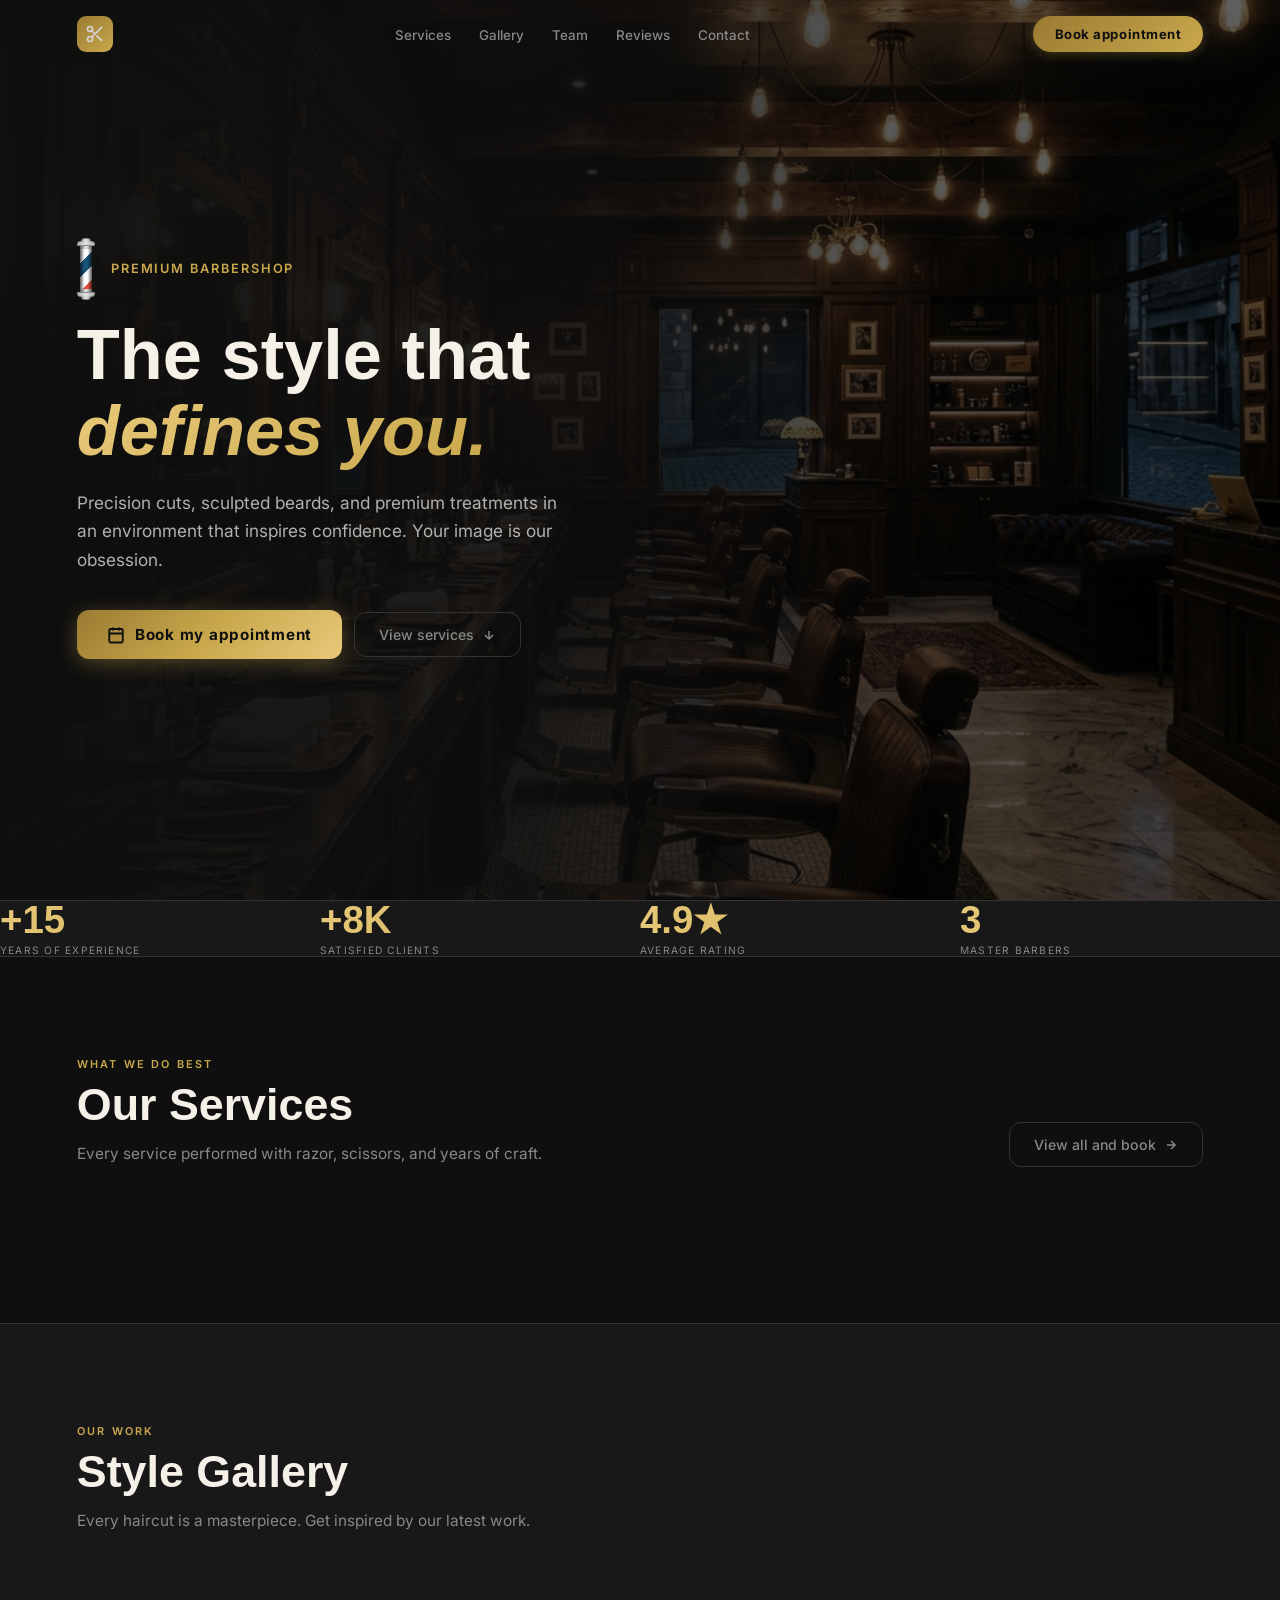
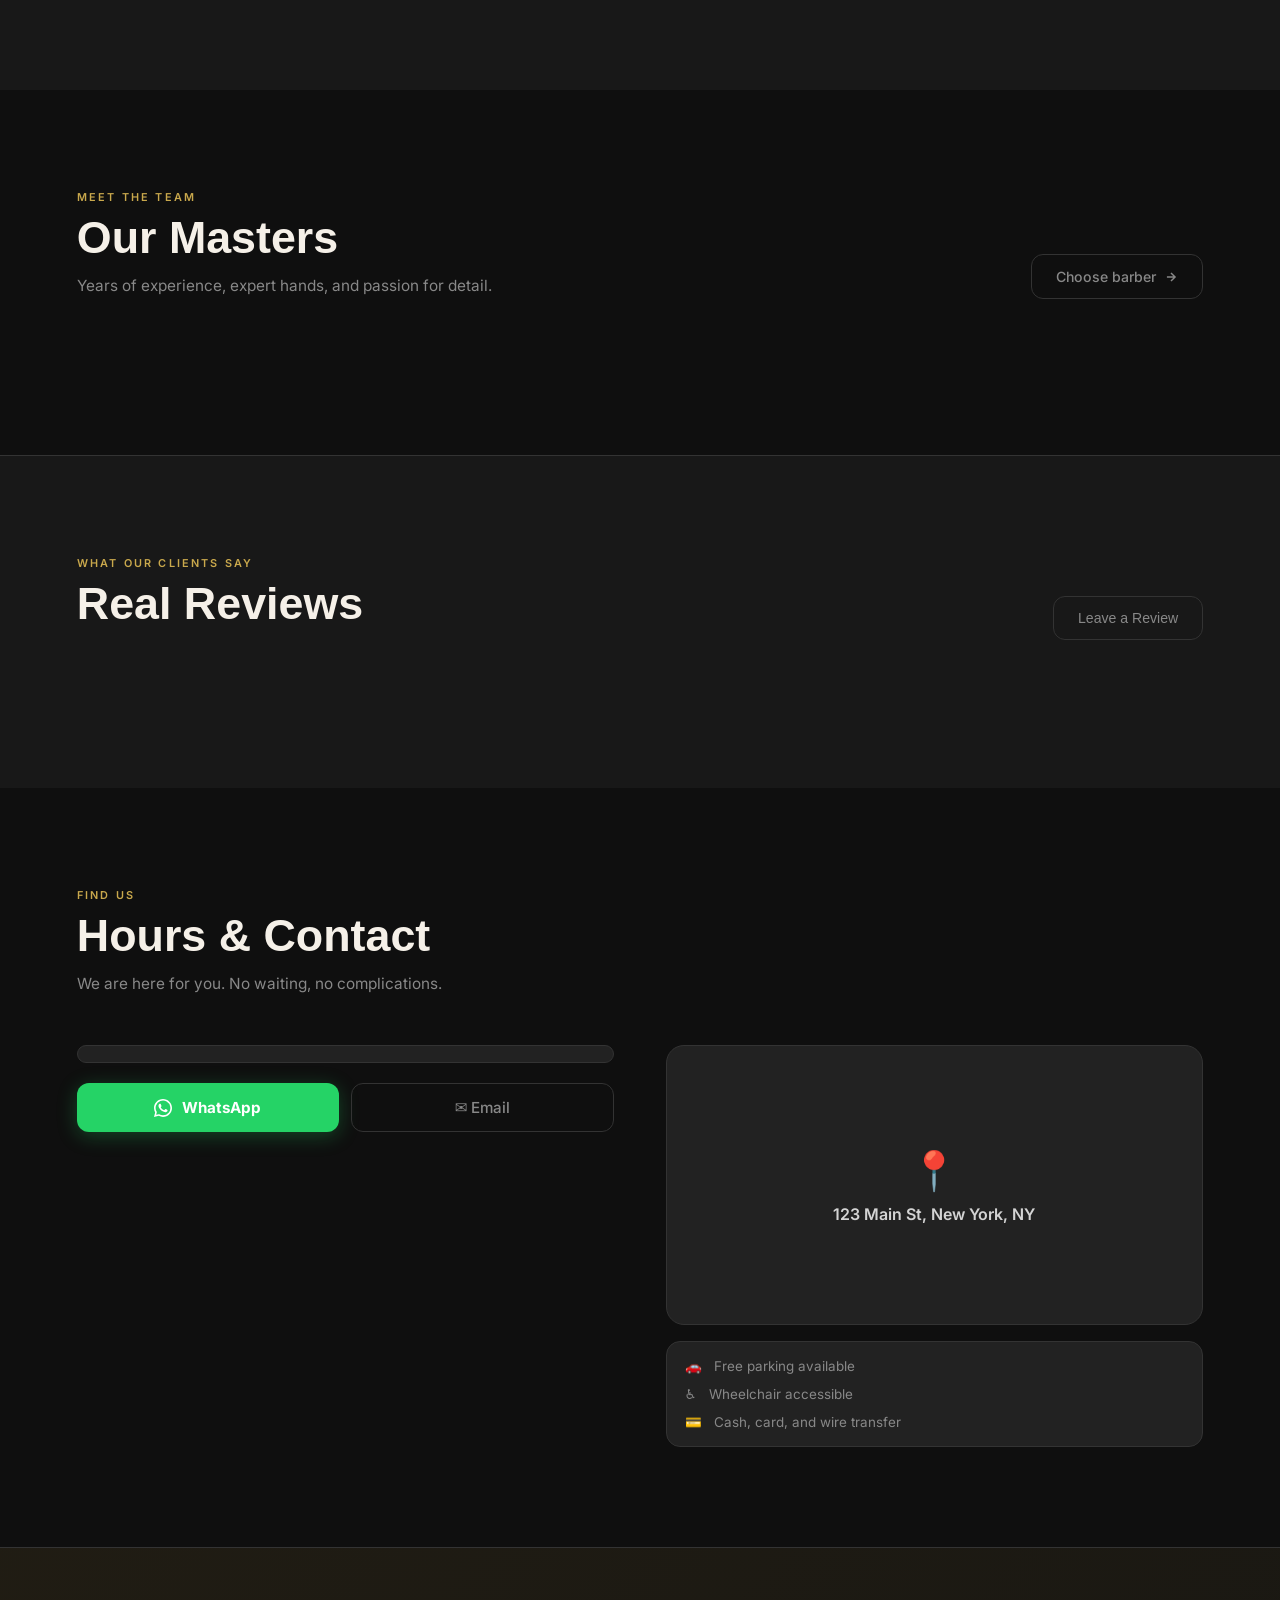
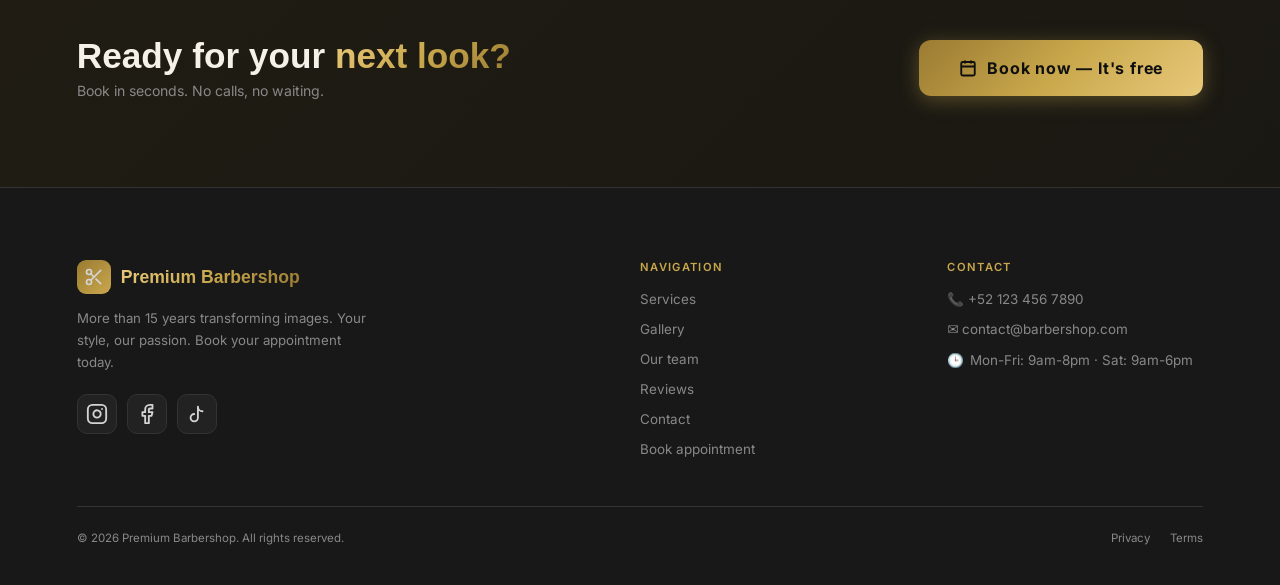
==== commit 1a1f702b: "Add files via upload" ====
--- a/index.html
+++ b/index.html
@@ -3,7 +3,7 @@
 <html lang="es">
 <head>
 <meta charset="utf-8"/>
-<meta content="width=device-width, initial-scale=1.0, viewport-fit=cover" name="viewport"/>
+<meta name="viewport" content="width=device-width, initial-scale=1.0">
 <meta content="#0F0F0F" name="theme-color"/>
 <meta content="Barbería Premium — Cortes clásicos, fades, barba y tratamientos capilares. Reserva tu cita hoy." name="description"/>
 <title>Barbería Premium — Estilo que habla por ti</title>
@@ -308,7 +308,11 @@
       display: grid;
       grid-template-columns: repeat(3, 1fr);
     }
-    @media (min-width: 768px) { .stats { grid-template-columns: repeat(4, 1fr); } }
+    @media (min-width: 768px) { .stats { grid-template-columns: repeat(2, 1fr);
+        }
+        @media (min-width: 768px) {
+            .stats { grid-template-columns: repeat(4, 1fr); }
+        } } }
 
     .stat {
       padding: clamp(18px,3vw,32px) var(--gutter);
@@ -792,7 +796,7 @@
 <div id="public-horarios" style="background:var(--s2);border:1px solid var(--border);border-radius:18px;padding:8px 20px;margin-bottom:20px">
  </div>
 <div style="display:flex;gap:12px;margin-bottom:12px">
-<a aria-label="WhatsApp" class="btn-wa" href="https://wa.me/521234567890?text=Hola" id="btn-wa" rel="noopener noreferrer" style="flex:1;border-radius:12px;display:flex;justify-content:center;align-items:center;font-size:0.95rem" target="_blank">
+<a aria-label="WhatsApp" class="btn-wa" href="https://wa.me/521234567890?text=Hello" id="btn-wa" rel="noopener noreferrer" style="flex:1;border-radius:12px;display:flex;justify-content:center;align-items:center;font-size:0.95rem" target="_blank">
 <svg aria-hidden="true" fill="currentColor" height="18" viewbox="0 0 24 24" width="18"><path d="M17.472 14.382c-.297-.149-1.758-.867-2.03-.967-.273-.099-.471-.148-.67.15-.197.297-.767.966-.94 1.164-.173.199-.347.223-.644.075-.297-.15-1.255-.463-2.39-1.475-.883-.788-1.48-1.761-1.653-2.059-.173-.297-.018-.458.13-.606.134-.133.298-.347.446-.52.149-.174.198-.298.298-.497.099-.198.05-.371-.025-.52-.075-.149-.669-1.612-.916-2.207-.242-.579-.487-.5-.669-.51-.173-.008-.371-.01-.57-.01-.198 0-.52.074-.792.372-.272.297-1.04 1.016-1.04 2.479 0 1.462 1.065 2.875 1.213 3.074.149.198 2.096 3.2 5.077 4.487.709.306 1.262.489 1.694.625.712.227 1.36.195 1.871.118.571-.085 1.758-.719 2.006-1.413.248-.694.248-1.289.173-1.413-.074-.124-.272-.198-.57-.347z"></path><path d="M12 0C5.373 0 0 5.373 0 12c0 2.124.555 4.122 1.528 5.852L0 24l6.336-1.51A11.954 11.954 0 0012 24c6.627 0 12-5.373 12-12S18.627 0 12 0zm0 21.818a9.818 9.818 0 01-5.012-1.368l-.36-.214-3.727.888.94-3.64-.235-.374A9.818 9.818 0 1112 21.818z"></path></svg>
             WhatsApp
           </a>
@@ -1048,7 +1052,7 @@
           if (d.site_phone) {
             document.querySelectorAll('.cms-site-phone').forEach(el => el.textContent = d.site_phone);
             const cleanPhone = d.site_phone.replace(/\D/g, '');
-            const waLinkStr = 'https://wa.me/' + cleanPhone + '?text=Hola%2C%20me%20gustar%C3%ADa%20agendar%20una%20cita.';
+            const waLinkStr = 'https://wa.me/' + cleanPhone + '?text=Hello%2C%20I%20would%20like%20to%20book%20an%20appointment.';
             const linkTel = document.getElementById('link-tel');
             if (linkTel) linkTel.href = waLinkStr;
             const linkFooterPhone = document.getElementById('footer-phone-link');
@@ -1152,7 +1156,7 @@
               
               el.innerHTML = `
                 <div class="svc-img"><img src="${imgSrc}" alt="${svc.nombre}" loading="lazy" onerror="this.src='assets/img/services/fade.png'"/></div>
-                <span class="svc-price">💵${parseFloat(svc.precio).toFixed(2)} USD</span>
+                <span class="svc-price">${parseFloat(svc.precio).toFixed(2)} USD</span>
                 <div class="svc-body">
                   <div style="display:flex;align-items:center;justify-content:space-between">
                     <h3 class="svc-name">${svc.nombre}</h3>
@@ -1426,7 +1430,7 @@
       e.preventDefault();
       const btn = document.getElementById('btnSubmitReview');
       btn.disabled = true;
-      btn.textContent = 'Enviando...';
+      btn.textContent = 'Sending...';
       
       const form = document.getElementById('formResena');
       const formData = new FormData(form);
@@ -1448,12 +1452,12 @@
           document.getElementById('reviewModal').classList.remove('active');
           form.reset();
           loadReviews();
-          alert('¡Gracias por tu reseña!');
+          alert('Thank you for your review!');
         } else {
-          alert(json.error || 'Error al enviar la reseña');
+          alert(json.error || 'Error sending review');
         }
       } catch(e) {
-        alert('Error de conexión');
+        alert('Connection error');
       } finally {
         btn.disabled = false;
         btn.textContent = 'Post Review';
@@ -1477,7 +1481,7 @@
           if (statBarberos) statBarberos.textContent = jsonBarberos.data.length;
         }
       } catch (e) {
-        console.error("Error al cargar estadísticas:", e);
+        console.error("Error loading statistics:", e);
       }
     }
 
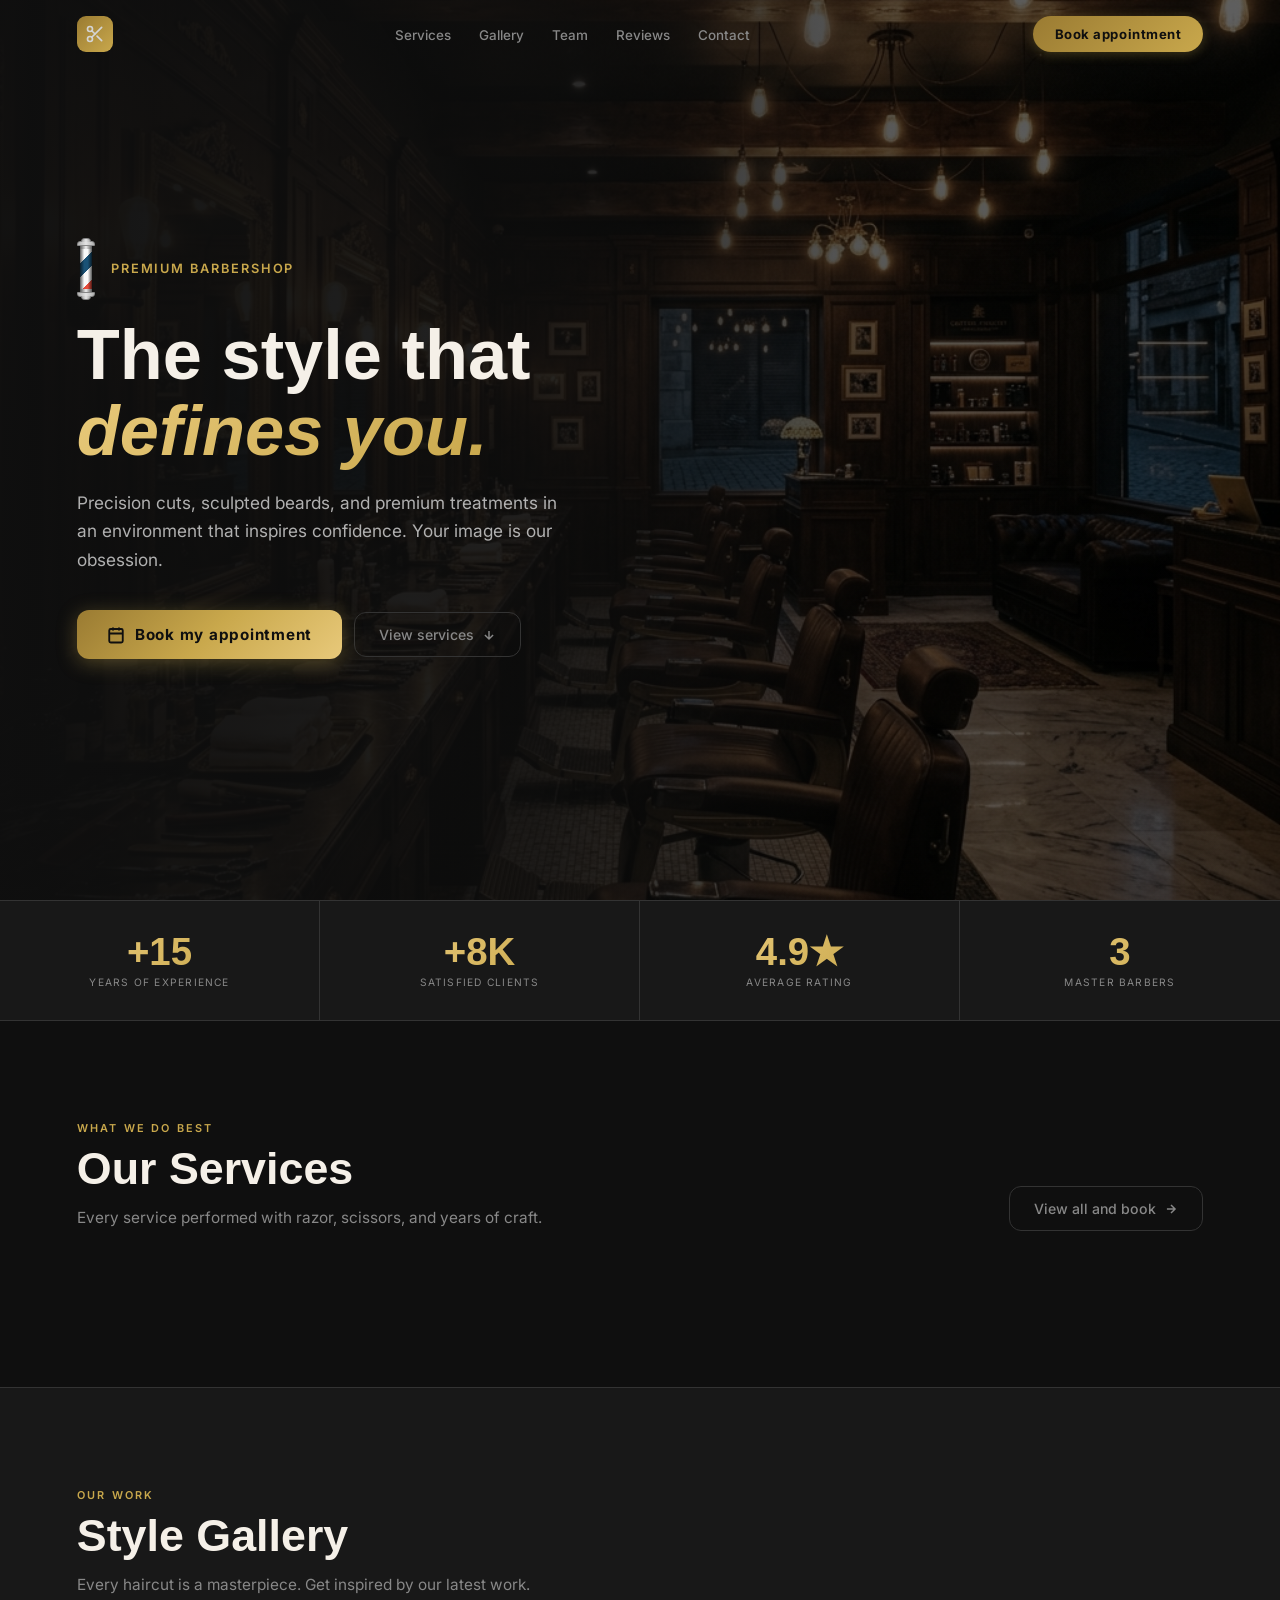
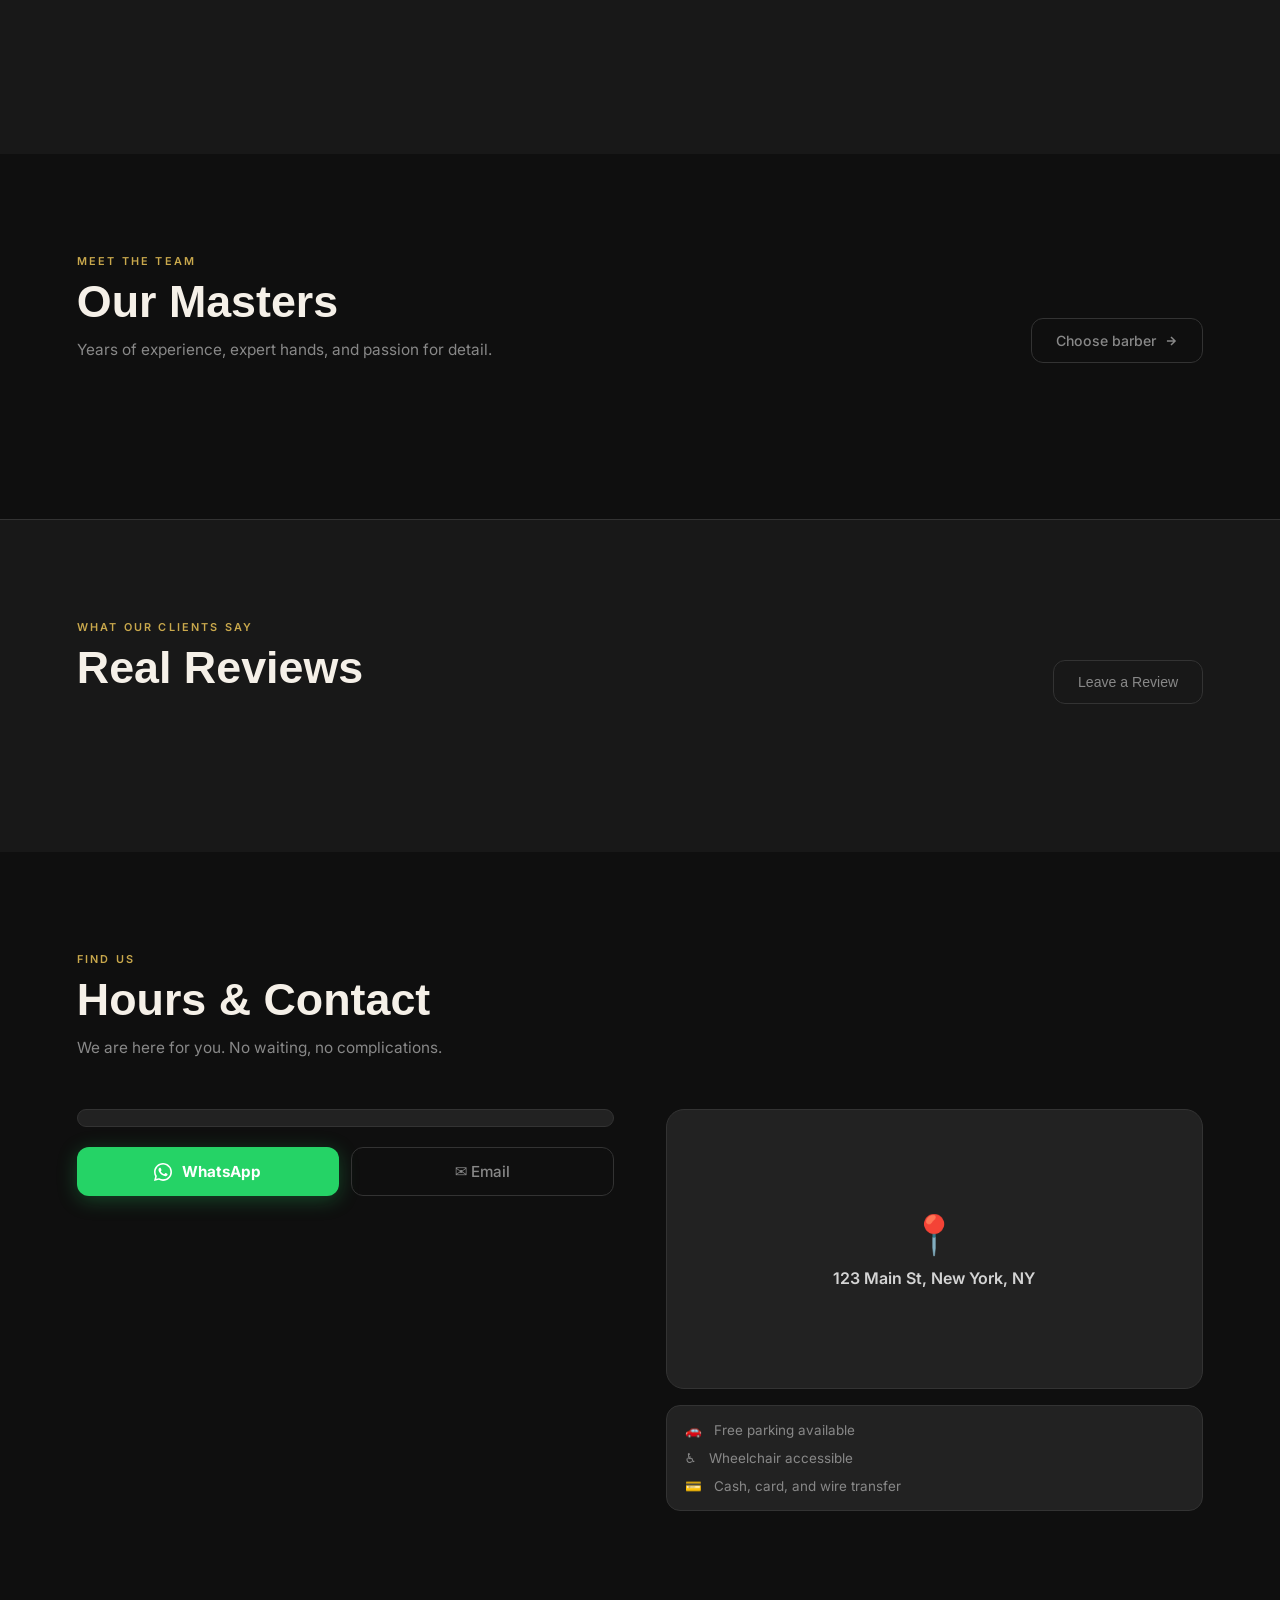
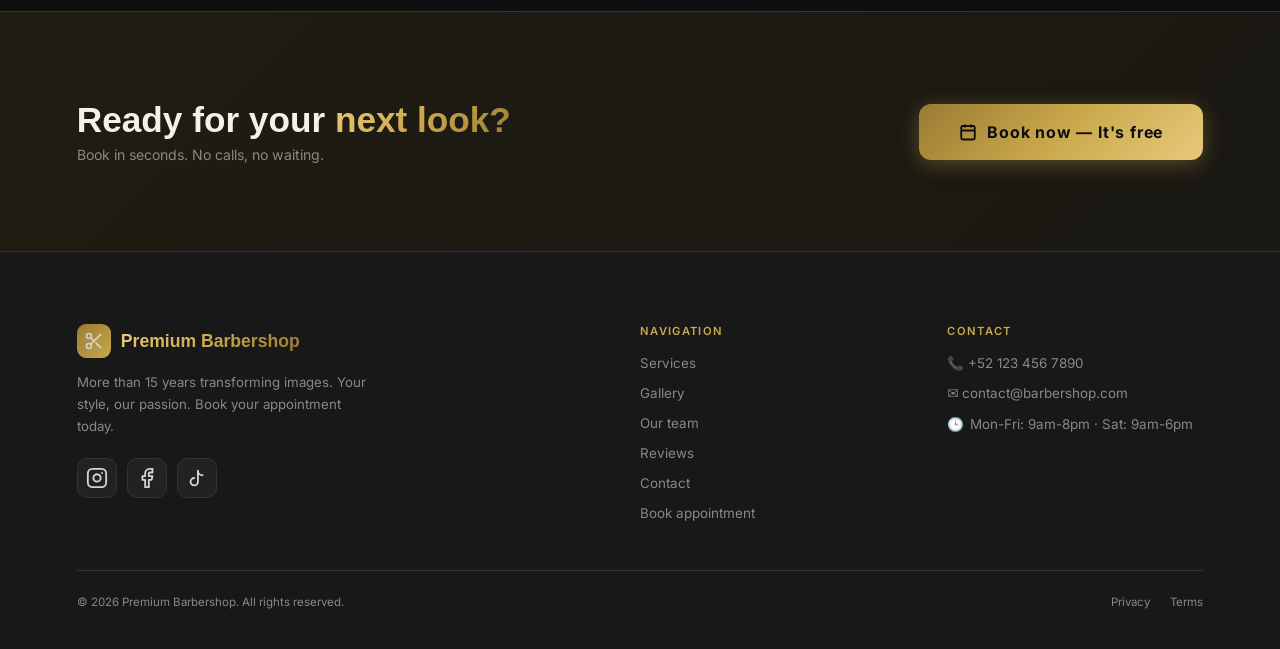
==== commit f499d2b5: "Add files via upload" ====
--- a/index.html
+++ b/index.html
@@ -6,7 +6,7 @@
 <meta name="viewport" content="width=device-width, initial-scale=1.0">
 <meta content="#0F0F0F" name="theme-color"/>
 <meta content="Barbería Premium — Cortes clásicos, fades, barba y tratamientos capilares. Reserva tu cita hoy." name="description"/>
-<title>Barbería Premium — Estilo que habla por ti</title>
+<title>Premium Barbershop — Style that speaks for you</title>
 <!-- Google Fonts — NO Tailwind, CSS propio aquí abajo -->
 <link href="https://fonts.googleapis.com" rel="preconnect"/>
 <link crossorigin="" href="https://fonts.gstatic.com" rel="preconnect"/>
@@ -312,7 +312,7 @@
         }
         @media (min-width: 768px) {
             .stats { grid-template-columns: repeat(4, 1fr); }
-        } } }
+        } }
 
     .stat {
       padding: clamp(18px,3vw,32px) var(--gutter);
@@ -988,7 +988,7 @@
             document.title = d.site_name + ' — Estilo que habla por ti';
             document.querySelectorAll('.cms-site-name').forEach(el => el.textContent = d.site_name);
             const copy = document.querySelector('.ft-bottom p');
-            if (copy) copy.textContent = '© ' + new Date().getFullYear() + ' ' + d.site_name + '. Todos los derechos reservados.';
+            if (copy) copy.textContent = '© ' + new Date().getFullYear() + ' ' + d.site_name + '. All rights reserved.';
           }
           
           // Hero (Portada)
@@ -1277,7 +1277,7 @@
 
             const allRevSubtitle = document.getElementById('all-reviews-subtitle');
             if (allRevSubtitle) {
-              allRevSubtitle.textContent = `Basado en ${json.data.length} opiniones reales`;
+              allRevSubtitle.textContent = `Based on  real reviews`;
             }
 
             json.data.forEach((rev, idx) => {
@@ -1343,7 +1343,7 @@
               
               const btnMore = document.createElement('button');
               btnMore.className = 'btn-outline';
-              btnMore.textContent = 'Ver todas las reseñas (' + json.data.length + ')';
+              btnMore.textContent = 'View all reviews (' + json.data.length + ')';
               btnMore.onclick = function() {
                 document.getElementById('allReviewsModal').classList.add('active');
               };
